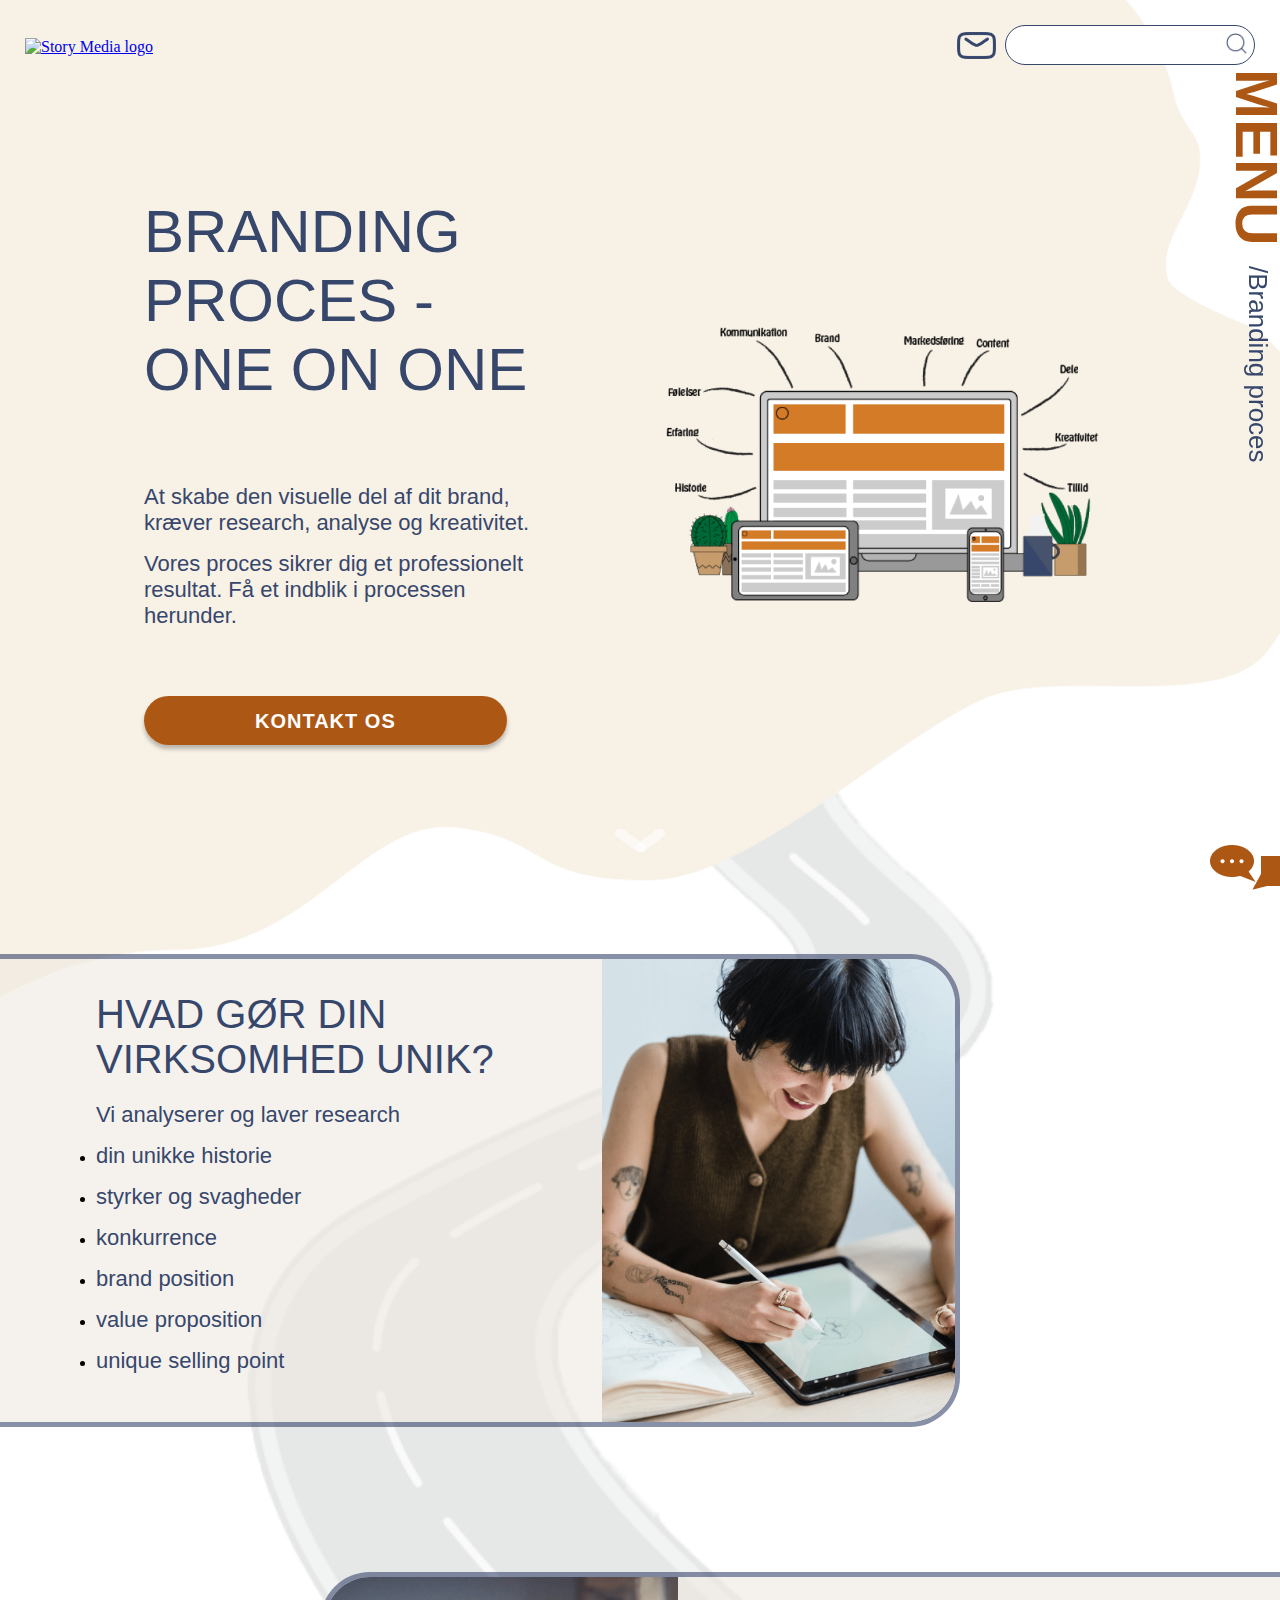
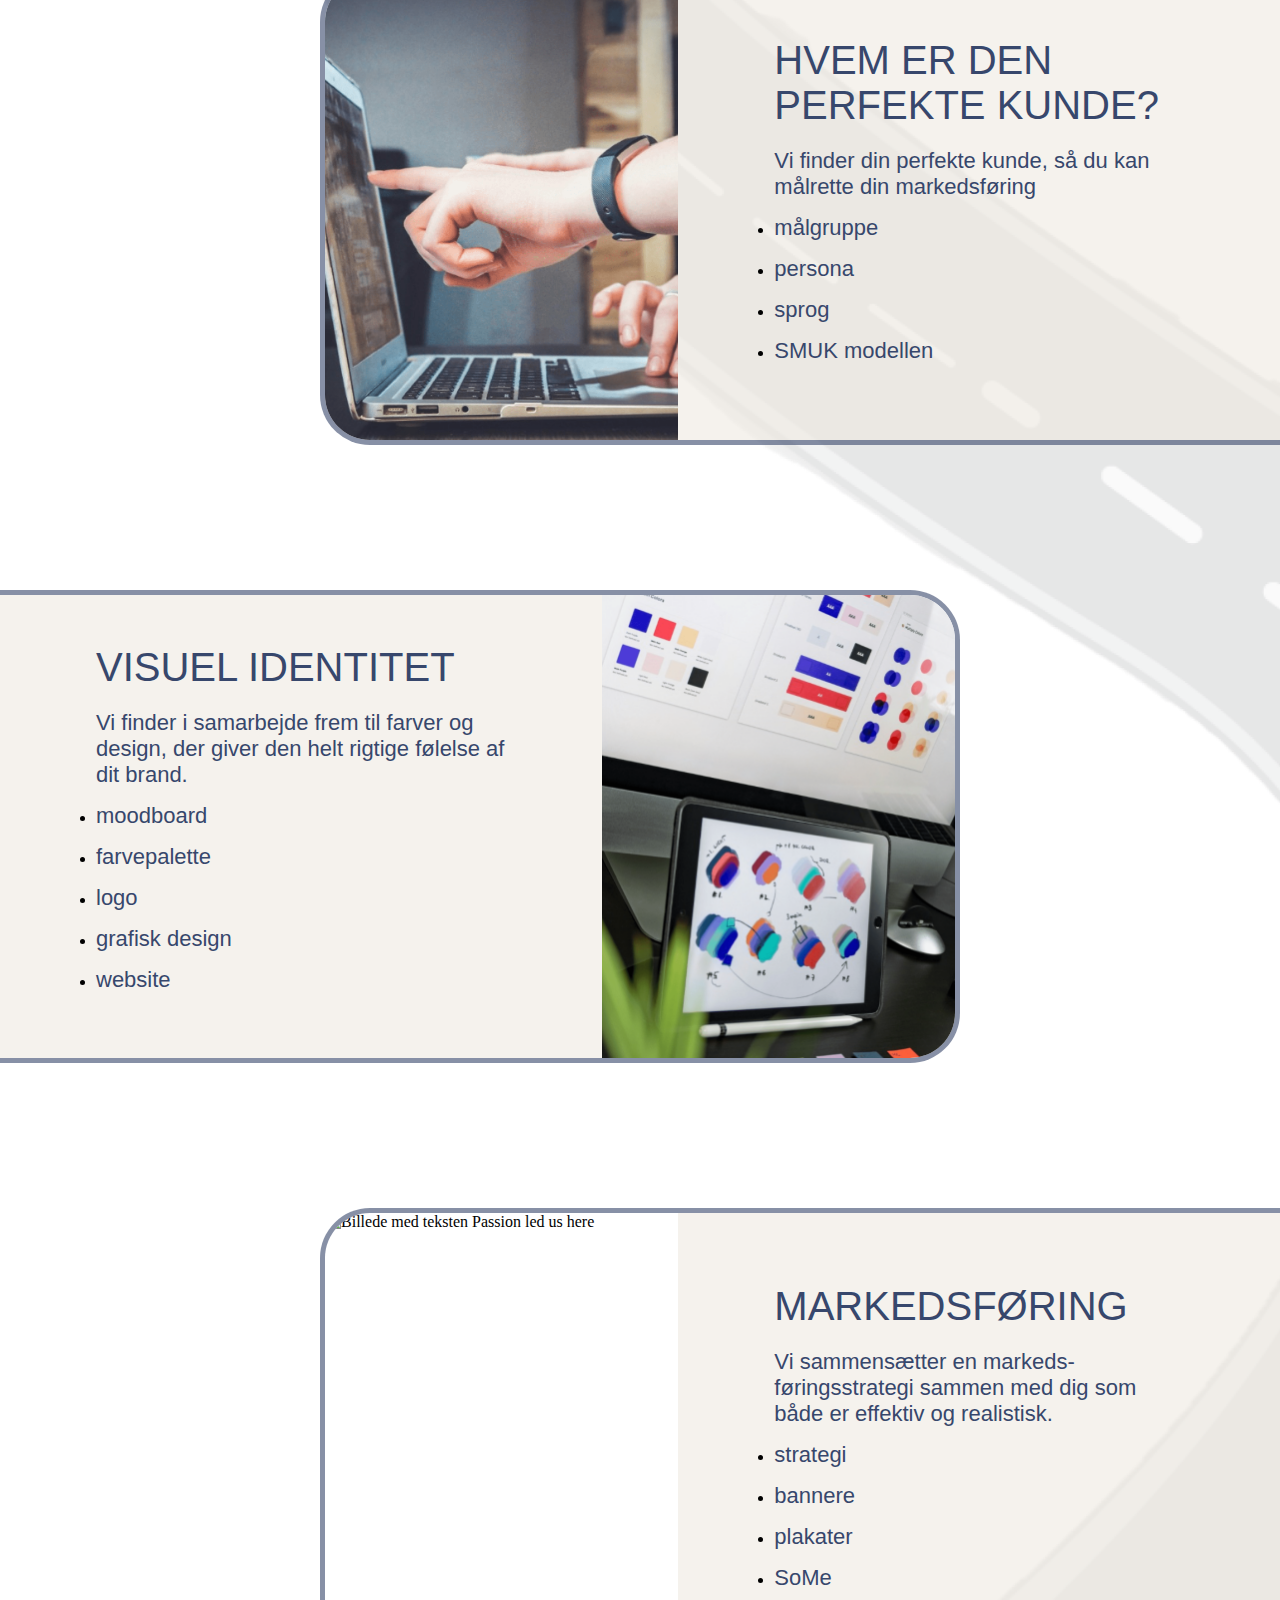
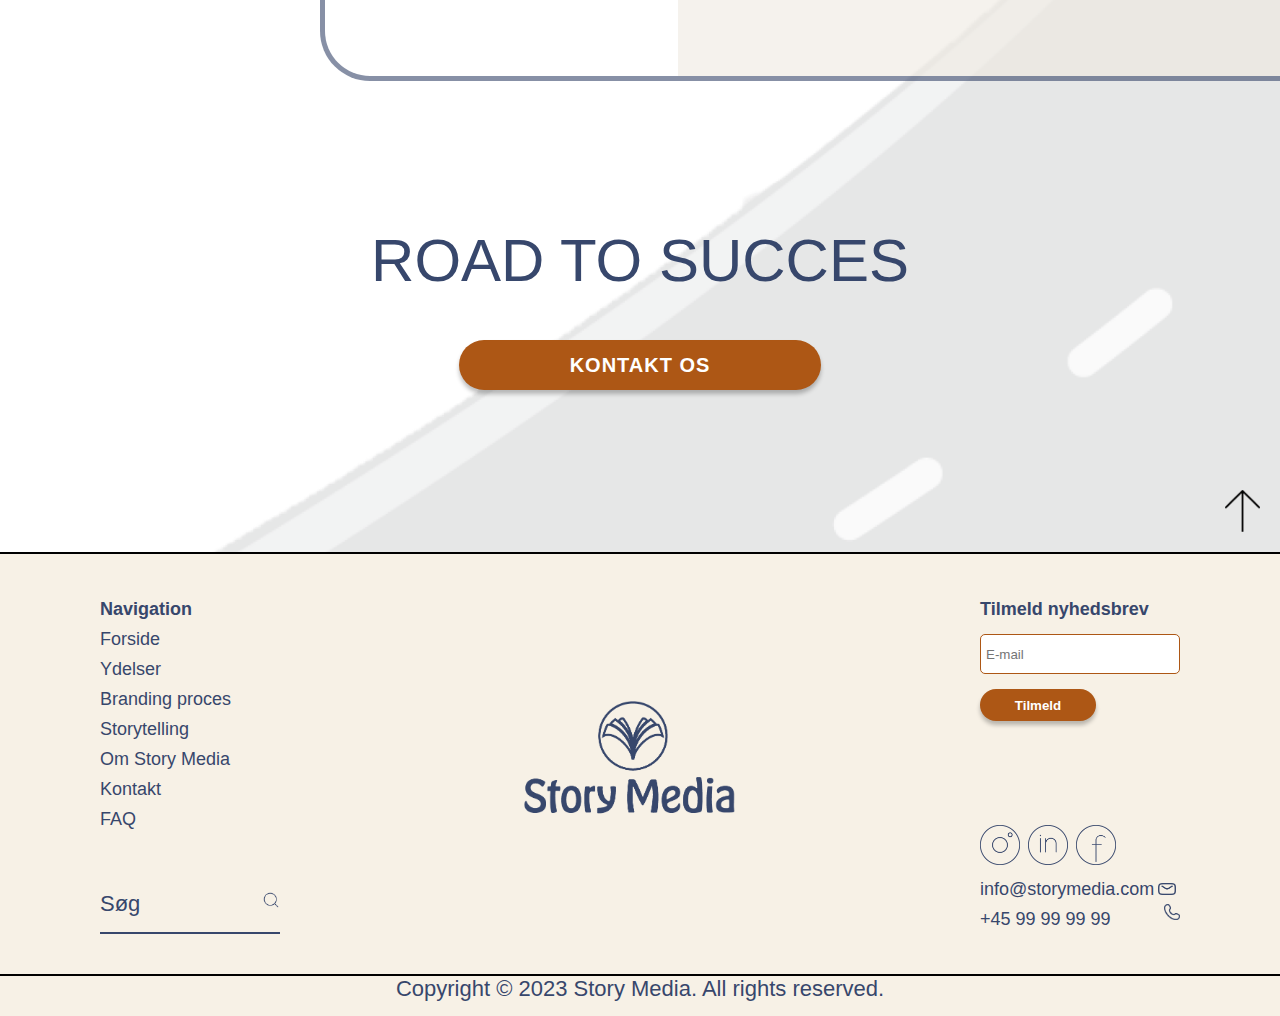
==== branding-proces.html @ 43e96d95 "Diverse rettelser på mediaquery og rettelse af menuplacering i mobil" ====
<!DOCTYPE html>
<html lang="da">
<head>
    <meta charset="UTF-8">
    <meta name="viewport" content="width=device-width, initial-scale=1.0, minimum-scale=1">
    <meta name="description" content="Eksperter i branding og markedsføring. Vores branding proces sikrer dig et professionelt resultat"> 
    <link rel="stylesheet" href="css/style.css">
    <link rel="stylesheet" href="css/global.css">
    <link rel="stylesheet" href="css/mediaquery.css">
    <title>Story Media | Branding proces one on one </title>
</head>
<body class="BGbranding">

    <header class="header1" id="tiltop">
        <a href="index.html"><img src="img/Logo-ikon+tekst.på.linje.png" alt="Story Media logo" class="headerlogo"></a>
        <nav>
            <ul>
            <li><a href="kontakt.html"><img src="img/mail-ikon.png" alt="kontakt icon" class="kontaktikon"></a></li>
            <li><div class="sogefelt"><img src="img/søg-ikon.png" alt="søgefelt" class="sog"></div></li>
            </ul>
        </nav>      
    </header>
    <header class="header2">
        <nav>
            <ul>
                <li class="dropdown">
                    <h1 class="menu">MENU</h1>
                    <ul class="dropdown-menu">
                        <li><a href="ydelser.html">Ydelser</a></li>
                        <li><a href="branding-proces.html">Branding proces</a></li>
                        <li><a href="storytelling.html">Storytelling</a></li>
                        <li><a href="om-story-media.html">Om Story Media</a></li>
                        <li><a href="kontakt.html">Kontakt</a></li>
                    </ul>
                </li>
            </ul>
        </nav>
        <p class="brodkromme">/Branding proces</p>
    </header>
    
    <main>
        <!--hero-område-->
        <div class="hero-container">    
            <article class="hero-tekst">
                <h1>Branding proces - one on one</h1>
                <p>At skabe den visuelle del af dit brand, kræver research, analyse og kreativitet.</p>
                <p class="hero-gap-til-knap">Vores proces sikrer dig et professionelt resultat. Få et indblik i processen herunder.</p>
                <a href="kontakt.html" class="knap">Kontakt os</a>
            </article>
            <div class="hero-img imgtop">
                <img  src="img/Illustration-brandingprocestop.png" alt="Illustration af computer">
            </div>
        </div>
        
        <!--Chevron-->
        
        <div class="chevron-container">
             <img src="img/Chevron.png" alt="Pil ned">
        </div>

        <!--chatfunktion-->
        <div class="chatfunktion">
            <img src="img/Chat-funktion.png" alt="chat med Story Media">
        </div>
       
        <!--Hovedindhold-->


        <div class="branding-container-venstre">
            <section>
                <h3>Hvad gør din virksomhed unik?</h3>
                <p>Vi analyserer og laver research</p>
                <ul>
                    <li><p>din unikke historie</p></li>
                    <li><p>styrker og svagheder</li>
                    <li><p>konkurrence</p></li>
                    <li><p>brand position</p></li>
                    <li><p>value proposition</p></li>
                    <li><p>unique selling point</p></li>
                </ul>
            </section>
            <div class="branding-img-bokse-venstre">
                <img src="img/brandin proces-unik.png" alt="Kvinde med ipad">
            </div>
        </div>

        <div class="branding-container-hojre">
            <section>
                <h3>Hvem er den perfekte kunde?</h3>
                <p>Vi finder din perfekte kunde, så du kan målrette din markedsføring</p>
                <ul>
                    <li><p>målgruppe</p></li>
                    <li><p>persona</p></li>
                    <li><p>sprog</p></li>
                    <li><p>SMUK modellen</p></li>
                </ul>
            </section>
            <div class="branding-img-bokse-hojre">
                <img src="img/brandingproces-kunde.png" alt="Finger peger på en computerskærm">
            </div>
        </div>

        <div class="branding-container-venstre">
            <section>
                <h3>Visuel identitet</h3>
                <p>Vi finder i samarbejde frem til farver og design, der giver den helt rigtige følelse af dit brand.</p>
                <ul>
                    <li><p>moodboard</p></li>
                    <li><p>farvepalette</p></li>
                    <li><p>logo</p></li>
                    <li><p>grafisk design</p></li>
                    <li><p>website</p></li>
                </ul>
            </section>
            <div class="branding-img-bokse-venstre">
                <img src="img/brandingproces-identitet.png" alt="Postkort på et bord">
            </div>
        </div>

        <div class="branding-container-hojre">
            <section>
                <h3>Markedsføring</h3>
                <p>Vi sammensætter en markeds-føringsstrategi sammen med dig som både er effektiv og realistisk.</p>
                <ul>
                    <li><p>strategi</p></li>
                    <li><p>bannere</p></li>
                    <li><p>plakater</p></li>
                    <li><p>SoMe</p></li>
                </ul>
            </section>
            <div class="branding-img-bokse-hojre">
                <img src="img/brandingproces-markedsfoering.png" alt="Billede med teksten Passion led us here">
            </div>
        </div>

        <!--tekst road to succes-->
        <h2 class="roadtosucces">Road to succes</h2>

        <!--Kontakt knap-->
        <div class="knap-container">
            <a class="knap" href="kontakt.html">Kontakt os</a>
        </div>

        <!--Pil til toppen-->
        <a class="pilop" href="#tiltop"> <img class="pilopimg" src="img/pilop.png" alt="Pil til toppen"></a>
    
</main>

<footer>
    <hr class="seperator">
        <div class="footergrid">
            <div class="footernav">
                <nav>
                    <h5>Navigation</h5>
                    <ul>
                        <li><a href="index.html">Forside</a></li>
                        <li><a href="ydelser.html">Ydelser</a></li>
                        <li><a href="branding-proces.html">Branding proces</a></li>
                        <li><a href="storytelling.html">Storytelling</a></li>
                        <li><a href="om-story-media.html">Om Story Media</a></li>
                        <li><a href="kontakt.html">Kontakt</a></li>
                        <li><a href="faq.html">FAQ</a></li>
                    </ul>
                </nav>
                <div>
                    <img class="sogikon" src="img/søg-ikon.png" alt="lup">
                    <p>Søg</p>
                    <div class="linje"></div>
                </div>
            </div>

            <a class="footerlogoplacering" href="index.html"><img class="footerlogo" src="img/Logo-ikon.ovenpå.tekst.png" alt="story media logo"></a>

            <div class="footerform">
                <div class="nyhedsbrev">
                    <h5>Tilmeld nyhedsbrev</h5>
                    <form>
                        <label class="visually-hidden" for="mail"></label>
                        <input id="mail" type="email" placeholder="E-mail">
                    
                        <input type="submit" name="submit" value="Tilmeld">
                    </form>
                </div>
                <div>
                    
                    <div class="someplacering">
                        <a  href="#"><img class="someikon" src="img/instagram-ikon.png" alt="Instagram ikon"></a>
                        <a  href="#"><img class="someikon" src="img/linkedin-ikon.png" alt="LinkedIn ikon"></a>
                        <a  href="#"><img class="someikon" src="img/facebook-ikon.png" alt="Facebook ikon"></a>
                    </div>

                    <a href="mailto:info@storymedia.com">info@storymedia.com</a>
                    <img class="mailikon" src="img/mail-ikon.png" alt="mailikon">
                    
                    <a href="tel:+4599999999">+45 99 99 99 99</a>
                    <img class="telefonikon" src="img/telefon-ikon.png" alt="telefonikon">
                
                </div>
            </div>
        </div>
    <hr class="seperator">
    <p class="copy">Copyright &copy; 2023 Story Media. All rights reserved.</p>
</footer>

 <!--Footer-mobil-->
 <footer class="footer-mobil">
    <hr class="seperator">
    <div class="footer-logo-placering">
        <img class="footer-mobil-logo" src="img/Logo-ikon.ovenpå.tekst.png" alt="Logo Story Media">
    </div>
    <div class="footer-nav-grid">
        <div class="footernav">
            <nav>
                <h5>Navigation</h5>
                <ul>
                    <li><a href="index.html">Forside</a></li>
                    <li><a href="ydelser.html">Ydelser</a></li>
                    <li><a href="branding-proces.html">Branding proces</a></li>
                    <li><a href="storytelling.html">Storytelling</a></li>
                    <li><a href="om-story-media.html">Om Story Media</a></li>
                    <li><a href="kontakt.html">Kontakt</a></li>
                    <li><a href="faq.html">FAQ</a></li>
                </ul>
            </nav>
        </div>
    
        <div class="someplacering">
            <a  href="#"><img class="someikon" src="img/instagram-ikon.png" alt="Instagram ikon"></a>
            <a  href="#"><img class="someikon" src="img/linkedin-ikon.png" alt="LinkedIn ikon"></a>
            <a  href="#"><img class="someikon" src="img/facebook-ikon.png" alt="Facebook ikon"></a>
        </div>
    </div>

    <div class="footerform">
        <div class="nyhedsbrev">
            <h5>Tilmeld nyhedsbrev</h5>
            <form>
                <label class="visually-hidden" for="mail"></label>
                <input id="mail" type="email" placeholder="E-mail">
                <input type="submit" name="submit" value="Tilmeld">
            </form>
        </div>
    </div>

    <section class="footer-kontakt">
    <div>
        <a href="mailto:info@storymedia.com">info@storymedia.com</a>
        <img class="mailikon" src="img/mail-ikon.png" alt="mailikon">
    </div>
    <div>
        <a href="tel:+4599999999">+45 99 99 99 99</a>
        <img class="telefonikon-footer" src="img/telefon-ikon.png" alt="telefon ikon">
    </div>
    </section>

    <hr class="seperator">
    <h5 class="copy">Copyright &copy; 2023 Story Media. All rights reserved.</h5>
</footer>
</body>
</html>
---- css/style.css ----
@charset "UTF-8";
/* Variabler*/
/*Mixins*/
/*Mobil*/
/*Generel styling*/
* {
  box-sizing: border-box;
  margin: 0;
  padding: 0;
}

h1, h2 {
  font-family: "hobeaux", sans-serif;
  font-size: 60px;
  font-weight: 400;
  text-transform: uppercase;
  color: #37476c;
  letter-spacing: 5%;
  padding-bottom: 20px;
}

h3 {
  font-family: "hobeaux", sans-serif;
  font-size: 40px;
  text-transform: uppercase;
  color: #37476c;
  letter-spacing: 5%;
  font-weight: 400;
  padding-bottom: 20px;
}

h4 {
  font-family: "roboto", sans-serif;
  font-size: 22px;
  text-transform: uppercase;
  color: #37476c;
  letter-spacing: 5%;
}

p {
  font-family: "roboto", sans-serif;
  font-size: 22px;
  color: #37476c;
  letter-spacing: 5%;
  padding-bottom: 15px;
  line-height: 26px;
}

.fed {
  font-weight: 800;
  padding-bottom: 80px;
}

.italicfont {
  font-style: italic;
}

/***********---Fælles styling - heor-område---************/
/*BG-billeder*/
/*BG-om os*/
.BGomos {
  background-image: url("../img/BGomos.png");
  background-size: contain;
  background-position: top;
  background-repeat: no-repeat;
  width: 100%;
}

/*BG-Branding*/
.BGbranding {
  background-image: url("../img/Brandingbaggrund.png");
  background-size: cover;
  background-position: top;
  background-repeat: no-repeat;
  width: 100%;
}

/*BG-øvringe*/
.BGandre {
  background-image: url("../img/BGtop.png");
  background-size: contain;
  background-position: top;
  background-repeat: no-repeat;
  width: 100%;
}

/*Tekst og illustration*/
.hero-container {
  display: flex;
  width: 100%;
  padding: 8em 9em 0 9em;
}

.hero-tekst h1 {
  padding-bottom: 80px;
}

.hero-img {
  width: 100%;
  display: flex;
  justify-content: right;
  margin-right: 200px;
}

.imgtop {
  width: 150%;
  margin: 0;
}

.hero-img img {
  max-width: 80%;
  -o-object-fit: contain;
     object-fit: contain;
}

.hero-gap-til-knap {
  padding-bottom: 80px;
}

.hero-tekst a {
  background-color: #AD5715;
  border-radius: 50px;
  box-shadow: 0px 4px 4px 0px rgba(0, 0, 0, 0.25);
  text-decoration: none;
  text-align: center;
  padding: 13.5px 111px;
  color: #fff;
  font-family: "roboto", sans-serif;
  font-size: 20px;
  font-weight: 700;
  letter-spacing: 1px;
  text-transform: uppercase;
}
.hero-tekst a:hover {
  background-color: transparent;
  border: 3px solid #AD5715;
  transition: 0.3s ease-in-out;
  cursor: pointer;
  color: black;
}

/*Cheveron*/
.chevron-container {
  text-align: center;
  position: relative;
  z-index: 1;
}
.chevron-container img {
  padding: 6em;
}

/*Pil op (i bunden)*/
.pilop {
  display: flex;
  justify-content: right;
  padding: 100px 20px 20px 0;
}
.pilop img {
  width: 35px;
}

/*Knap*/
.knap-container {
  display: flex;
  justify-content: center;
  margin-top: 25px;
}

.knap {
  background-color: #AD5715;
  border-radius: 50px;
  box-shadow: 0px 4px 4px 0px rgba(0, 0, 0, 0.25);
  text-decoration: none;
  text-align: center;
  padding: 13.5px 111px;
  color: #fff;
  font-family: "roboto", sans-serif;
  font-size: 20px;
  font-weight: 700;
  letter-spacing: 1px;
  text-transform: uppercase;
}
.knap:hover {
  background-color: transparent;
  border: 3px solid #AD5715;
  transition: 0.3s ease-in-out;
  cursor: pointer;
  color: black;
}

/*********-- Styling af Forsiden --*********/
/*hero-sektion*/
.headerforside {
  background-color: #F7F1E6;
}

.hero-section {
  display: flex;
  align-items: center;
  justify-content: center;
  width: 100%;
  height: 100vh;
  overflow: hidden;
  position: relative;
  background-color: #F7F1E6;
}

.hero-section video {
  position: absolute;
  top: 50%;
  left: 50%;
  min-width: 100%;
  min-height: 100%;
  width: auto;
  height: auto;
  z-index: 0;
  transform: translate(-50%, -50%);
  -o-object-fit: cover;
     object-fit: cover;
}

.hero-section .hero-content {
  position: relative;
  z-index: 2;
}

.hero-content {
  position: absolute;
  display: flex;
  flex-direction: column;
  align-items: center;
  justify-content: center;
  text-align: center;
}

.BGforside {
  width: 100%;
  position: absolute;
}

/*Branding video*/
.brandingvideo {
  position: relative;
  display: flex;
  flex-direction: column;
  align-items: center;
}
.brandingvideo h4 {
  padding-top: 100px;
  padding-bottom: 70px;
}
.brandingvideo h2 {
  padding-bottom: 150px;
}
.brandingvideo .video-container {
  width: 80%;
  height: 80%;
  position: relative;
  overflow: hidden;
  border: 2px solid #AD5715;
}
.brandingvideo .video-container video {
  width: 100%;
  height: 100%;
  -o-object-fit: cover;
     object-fit: cover;
}

/*Intro/informationstekst*/
.intro {
  background-image: url(../img/logo-ikon\ baggrund.png);
  background-size: 60%;
  background-position: right;
  background-repeat: no-repeat;
  margin: 100px 0 100px 100px;
}
.intro h2, .intro h3, .intro p {
  margin-right: 40%;
}
.intro h3 {
  margin-top: 40px;
}
.intro p {
  margin: 40px 40% 0 0;
}
.intro .orange, .intro .fed-orange {
  color: #AD5715;
}
.intro .fed-orange {
  font-size: 26px;
  font-weight: 800;
}
.intro li {
  color: #37476c;
  font-family: "roboto", sans-serif;
  margin-left: 40px;
  font-size: 22px;
}

/*tekst og billede sektioner*/
.text-img-section {
  height: 650px;
  display: grid;
  grid-template-columns: repeat(5, 1fr);
  background-color: #F7F1E6;
  text-align: center;
  margin-bottom: 100px;
  padding: auto;
}
.text-img-section h2 {
  padding-top: 140px;
}
.text-img-section .vi-tilbyder {
  padding-top: 10px;
}

.content-txt {
  grid-column: 1/4;
}

.content-foto {
  grid-column: 4/6;
}
.content-foto img {
  height: 650px;
  width: 100%;
  -o-object-fit: cover;
     object-fit: cover;
}

.content-txt2 {
  grid-column: 3/6;
}

.content-foto2 {
  grid-column: 1/3;
}
.content-foto2 img {
  height: 650px;
  width: 100%;
  -o-object-fit: cover;
     object-fit: cover;
}

.logo-foto {
  grid-column: 4/6;
  display: flex;
  justify-content: center;
  align-items: center;
  background-color: #ffffff;
  border: 7px solid #F7F1E6;
}

/*Instagram karrusel*/
.karrusel-box {
  height: 688px;
  width: auto;
  background-color: #F7F1E6;
  margin: 100px 50px 100px 50px;
}
.karrusel-box h3 {
  text-align: center;
  padding: 80px;
}
.karrusel-box .karrusel {
  overflow: hidden;
  position: relative;
  display: flex;
}
.karrusel-box .karrusel .slider {
  width: 100%;
  padding: 0 40px 0 20px;
  margin-left: 60px;
}

.slider-pil {
  display: flex;
  justify-content: space-between;
  margin: 20px 30px 0 30px;
}
.slider-pil img {
  width: 33px;
}

/**********--Styling af Ydelser--***********/
/*Hovedindhold*/
.stark-container {
  display: flex;
  align-self: center;
  margin: auto 100px;
  gap: 6em;
  width: 100%;
}
.stark-container article {
  padding-right: 9em;
}

.stark-img {
  max-width: 80%;
  height: auto;
}

.overoverskrift {
  font-weight: 100;
  padding-bottom: 10px;
}

/*Visuelle pakker*/
.vispakker-container {
  position: relative;
  margin: 4em 0;
}
.vispakker-container .vis-et {
  background-color: #F7F1E6;
  padding: 4em 14em;
  display: flex;
  flex-direction: column;
  position: absolute;
  top: 0;
  margin: 4em 0 4em 2em;
  z-index: 1;
}
.vispakker-container .vis-to {
  border: 7px solid #F7F1E6;
  width: 55%;
  padding: 4em 6em 0 16em;
  display: flex;
  flex-direction: column;
  position: relative;
  float: right;
  margin-right: 4em;
  margin-bottom: 4em;
}
.vispakker-container h3 {
  font-size: 30px;
}

.vis-et li, .vis-to li {
  font-size: 30px;
}
.vis-et h2, .vis-to h2 {
  padding: 0;
}
.vis-et h3, .vis-to h3 {
  padding-bottom: 0.2em;
}
.vis-et .p-opacity-pakker, .vis-to .p-opacity-pakker {
  opacity: 50%;
  letter-spacing: 5%;
  padding-bottom: 1.5em;
}
.vis-et ul, .vis-to ul {
  padding-bottom: 6em;
}

.vis-to ul {
  padding-bottom: 10em;
}

.kontakt-visuel-container {
  position: absolute;
  bottom: 0;
  padding-bottom: 3em;
}
.kontakt-visuel-container p {
  padding-bottom: 1.2em;
}
.kontakt-visuel-container a {
  border: 1px solid black;
  padding: 0.5em 1.5em;
  border-radius: 50px;
  color: black;
  text-transform: uppercase;
  font-size: 20px;
  text-decoration: none;
}
.kontakt-visuel-container a:hover {
  cursor: pointer;
  transform: scale(3);
  transition: 0.3s ease-in-out;
}

/* Tekst til hjemmeside */
.hjemmesidetekst {
  display: flex;
  flex-direction: column;
  width: 100%;
  padding: 0 8em 3em 8em;
}

/*Hjemmesidekasser*/
.orangebaggrundydelser {
  background-color: #AD5715;
  width: 100%;
  height: 62.2vh;
  position: absolute;
  z-index: -2;
}

.hjemmesidekasse-container {
  display: flex;
  justify-content: space-around;
  gap: 1%;
  padding: 0 1%;
  position: relative;
  z-index: -1;
  margin-top: 20px;
  margin-bottom: 5em;
}
.hjemmesidekasse-container section {
  background-color: #F7F1E6;
  height: 900px;
  padding: 6%;
}

.centrerhjemmeside {
  text-align: center;
}
.centrerhjemmeside h2 {
  padding: 0;
}
.centrerhjemmeside p {
  opacity: 50%;
  letter-spacing: 5%;
  padding-bottom: 1.5em;
}

.linjeydelser {
  background-color: #ffffff;
  display: flex;
  justify-content: center;
  height: 9px;
  border-radius: 50px;
  width: 100%;
  margin: 50px 0;
}

/*Seperatorlinje*/
.seperatorbeige {
  background-color: #F7F1E6;
  height: 7px;
  border: none;
}

/*Den specifikke*/
.specifikke {
  display: flex;
  justify-content: space-around;
  padding: 4em 6em;
  width: 100%;
}
.specifikke article {
  padding-right: 50px;
}

.spec-img {
  width: 100%;
  height: auto;
}

.specafstand {
  padding-bottom: 1.5em;
}

/*********--Styling af Branding proces--***********/
/* Branding hovedområde */
.branding-container-venstre {
  display: grid;
  width: 75%;
  grid-template-columns: 63% 37%;
  grid-template-rows: 463px;
  border: 5px solid rgba(55, 71, 108, 0.6);
  border-radius: 0 50px 50px 0;
  border-left: none;
  margin-bottom: 145px;
}
.branding-container-venstre section {
  grid-area: 1/1/2/2;
  background-color: rgba(239, 234, 225, 0.6);
  padding-left: 6em;
  padding-right: 6em;
  display: flex;
  flex-direction: column;
  justify-content: center;
}

.branding-container-hojre {
  display: grid;
  width: 75%;
  grid-template-columns: 37% 63%;
  grid-template-rows: 463px;
  justify-content: end;
  margin-left: auto;
  border: 5px solid rgba(55, 71, 108, 0.6);
  border-right: none;
  border-radius: 50px 0 0 50px;
  margin-bottom: 145px;
}
.branding-container-hojre section {
  grid-area: 1/2/2/3;
  background-color: rgba(239, 234, 225, 0.6);
  padding-left: 6em;
  padding-right: 6em;
  display: flex;
  flex-direction: column;
  justify-content: center;
}

.branding-img-bokse-venstre {
  grid-area: 1/2/2/3;
  display: flex;
  align-content: center;
}
.branding-img-bokse-venstre img {
  max-width: 100%;
  -o-object-fit: cover;
     object-fit: cover;
  aspect-ratio: 1/1;
  border-radius: 0 45px 45px 0;
}

.branding-img-bokse-hojre {
  grid-area: 1/1/2/2;
  display: flex;
  align-content: center;
}
.branding-img-bokse-hojre img {
  max-width: 100%;
  -o-object-fit: cover;
     object-fit: cover;
  aspect-ratio: 1/1;
  border-radius: 45px 0 0 45px;
}

/*Road to succes*/
.roadtosucces {
  text-align: center;
}

/********--Styling af Storytelling--*******/
/* Story tekst billede */
.hvad-er-storytelling {
  display: flex;
}
.hvad-er-storytelling article {
  padding: 0 2em 0 6em;
}
.hvad-er-storytelling img {
  width: 100%;
}

.hvorfor-storytelling {
  background-color: #F7F1E6;
  padding: 4em 6em;
}
.hvorfor-storytelling li {
  font-family: "roboto", sans-serif;
  font-size: 22px;
  line-height: 35px;
  letter-spacing: 1px;
  color: #37476c;
}
.hvorfor-storytelling a {
  background-color: #AD5715;
  border-radius: 50px;
  box-shadow: 0px 4px 4px 0px rgba(0, 0, 0, 0.25);
  text-decoration: none;
  text-align: center;
  padding: 13.5px 111px;
  color: #fff;
  font-family: "roboto", sans-serif;
  font-size: 20px;
  font-weight: 700;
  letter-spacing: 1px;
  text-transform: uppercase;
}
.hvorfor-storytelling ul {
  padding: 1em 0 4em 0;
}
.hvorfor-storytelling h4 {
  padding-top: 1.5em;
  font-weight: 400;
}

.case {
  background-color: #F7F1E6;
  margin: 4em 0 0 0;
  padding: 3em 6em 0 6em;
  border: 7px solid #AD5715;
  border-bottom: none;
}

.case-wrapper {
  display: grid;
  grid-template-columns: repeat(3, 1fr);
  margin-bottom: 3em;
}
.case-wrapper .tekst-venstre {
  grid-column: 1/3;
  padding: 4em 2em 4em 6em;
}
.case-wrapper .billede-hojre {
  grid-column: 3/4;
  width: 100%;
  height: auto;
  justify-self: end;
  align-self: center;
  padding: 3em 0 3em 2em;
}
.case-wrapper .billede-venstre {
  grid-column: 1/2;
  display: grid;
  grid-column: auto;
  width: 80%;
  height: auto;
  align-self: center;
  padding: 2em 0;
}
.case-wrapper .tekst-hojre {
  grid-column: 2/4;
  padding: 4em 6em 0 0em;
}

.wooddesignoverskrift {
  font-size: 30px;
  font-weight: 400;
  padding-bottom: 20px;
}

.beigekasse {
  background-color: #F7F1E6;
}

.beigeborder {
  border: 7px solid #F7F1E6;
  border-right: none;
  border-left: none;
}

.grid-justering {
  padding: 4em 4em 3em 6em;
}

.illu-grid {
  justify-self: center;
}

.woodfarve {
  display: flex;
  flex-direction: column;
  justify-content: center;
}
.woodfarve img:nth-of-type(1) {
  width: 60%;
  padding: 3em 0em 0em 4em;
}
.woodfarve img:nth-of-type(2) {
  width: 60%;
  padding: 0em 0em 3em 4em;
}

.fingertekst {
  padding: 2em 0;
  text-align: center;
}

.nysgerrigstory {
  text-align: center;
}

.case-wrapper .woodfarve {
  padding: 0 2em 0 3em;
}

.nysgerrigstory {
  padding: 3em 3em 0 3em;
}

/**********--- Styling af Om Sotry Media siden---*******/
/*Billede præsentation*/
.img-os {
  display: flex;
  text-align: center;
  justify-content: space-evenly;
  margin-top: 200px;
}
.img-os img {
  height: 360px;
  width: 290px;
}

.overlay {
  position: relative;
}

.streg-fyld {
  width: 100%;
  position: absolute;
  top: 0;
  left: 0;
  z-index: 1;
}

.info-os {
  background-color: #ffffff;
  margin-top: 200px;
  padding: 100px;
}

/*billede + kasse m. border*/
.iveark-os {
  display: grid;
  grid-template-columns: repeat(3, 1fr);
  margin-bottom: 100px;
}

.iveark-os-img {
  grid-column: 1/2;
  width: 100%;
  height: 850px;
  -o-object-fit: cover;
     object-fit: cover;
}

.iveark-os-txt {
  grid-column: 2/4;
  width: 100%;
  height: 850px;
  border: 7px solid #F7F1E6;
  border-left: none;
  padding: 50px;
}

/*Specialisering*/
.special {
  margin-top: 100px;
  text-align: center;
}

.beige-box {
  display: flex;
  justify-content: space-evenly;
  margin-top: 100px;
}
.beige-box .beige-box1, .beige-box .beige-box2 {
  width: 50%;
  background-color: #F7F1E6;
  padding: 50px 50px 50px 50px;
  border: 7px solid #ffffff;
}

/*Start up + pynt (billede på billede)*/
.startup-omos {
  position: relative;
  padding: 150px 0 150px 0;
}

.stregen-fyld {
  width: 100%;
  position: absolute;
  top: 0;
  left: 0;
  z-index: 1;
}

.startup-os-img {
  position: absolute;
  top: 60%;
  left: 40%;
  z-index: 2;
}

/*opstart*/
.omos-sektion {
  display: grid;
  grid-template-columns: repeat(3, 1fr);
  margin-top: 300px;
}

.omos-logo-txt {
  grid-column: 1/3;
  border: 7px solid #F7F1E6;
  padding: 50px 50px 50px 50px;
}
.omos-logo-txt img {
  width: 500px;
}

.veardi {
  grid-column: 3/4;
  background-color: #F7F1E6;
  padding: 50px 0 0 30%;
}

/**********---Styling af Kontakt siden---*************/
.text p {
  font-weight: 800;
}
.text a {
  color: #37476c;
  background-color: transparent;
  box-shadow: none;
  padding: 0;
  text-transform: none;
  font-weight: 500;
  padding-left: 15px;
}
.text a:hover {
  border: none;
  font-weight: 800;
}

.kontaktform {
  display: flex;
  justify-content: space-between;
  width: 100%;
  padding: 100px 0 0 100px;
}

.kontaktinformation {
  width: 45%;
  padding-top: 100px;
}
.kontaktinformation h1 {
  padding-bottom: 80px;
}

/*kontaktformular*/
.kontaktformular {
  height: 875px;
  width: 630px;
  background-color: #F7F1E6;
  border-radius: 20px 0 0 20px;
  font-family: "roboto", sans-serif;
  font-size: 20px;
  text-transform: uppercase;
  color: #37476c;
  padding-right: 40px;
  padding-left: 40px;
  padding-top: 80px;
}

main input[type=navn], input[type=email], input[type=tel], select, textarea {
  width: 100%;
  padding: 1em;
  border: 1px solid #AD5715;
  border-radius: 4px;
  margin-top: 0.5em;
  margin-bottom: 1em;
}

main input[type=text], select, textarea {
  width: 100%;
  padding: 8em;
  border: 1px solid #AD5715;
  border-radius: 4px;
  margin-top: 0.5em;
  margin-bottom: 3em;
}

main input[type=submit] {
  background-color: #AD5715;
  border-radius: 50px;
  box-shadow: 0px 4px 4px 0px rgba(0, 0, 0, 0.25);
  text-decoration: none;
  text-align: center;
  padding: 13.5px 111px;
  color: #fff;
  font-family: "roboto", sans-serif;
  font-size: 20px;
  font-weight: 700;
  letter-spacing: 1px;
  text-transform: uppercase;
  margin-top: 35px;
  margin-left: 100px;
}
main input[type=submit]:hover {
  background-color: #F7F1E6;
  border: 3px solid #AD5715;
  transition: 0.3s ease-in-out;
  cursor: pointer;
}

.bunden {
  display: flex;
  justify-content: space-between;
  align-items: end;
}

/************---Styling af FAQ siden---***************/
/* dropdown menu */
.dropdown-box {
  width: 520px;
  height: 60px;
  border-radius: 8px;
  background-color: #ffffff;
  display: flex;
  justify-content: space-between;
  align-items: center;
  padding-left: 10px;
  padding-right: 10px;
  margin-top: 100px;
}
.dropdown-box p {
  color: black;
  font-weight: 600;
}
.dropdown-box img {
  width: 20px;
  height: 10px;
}

.faq-dropdown {
  list-style-type: none;
}

.faq-dropdown-menu {
  opacity: 0;
  visibility: hidden;
  transition: opacity 0.5s ease, visibility 0.5s ease;
  position: absolute;
  z-index: 2;
  background-color: rgb(255, 255, 255);
  font-family: "roboto", sans-serif;
  font-size: 20px;
  color: #37476C;
  padding: 100px;
  white-space: nowrap;
  cursor: pointer;
  list-style: none;
}

.faq-dropdown-menu li {
  margin-bottom: 10px;
}

.faq-dropdown-menu a {
  text-decoration: none;
  color: #37476C;
  background-color: #ffffff;
  border-radius: 5px;
  box-shadow: none;
  line-height: 2em;
}

.faq-dropdown-menu a:hover {
  background-color: rgba(212, 123, 40, 0.11);
  border: none;
  border-radius: 5px;
}

.faq-dropdown:hover .faq-dropdown-menu {
  opacity: 1;
  visibility: visible;
}

.streg-faq {
  width: 100%;
  position: absolute;
  z-index: 1;
}

/*informations kasser*/
.faq-box1 {
  position: relative;
  height: 475px;
  background-color: #ffffff;
  padding-left: 100px;
  padding-right: 100px;
  padding-top: 75px;
}

.faq-box2 {
  height: 475px;
  background-color: #F7F1E6;
  padding-left: 100px;
  padding-right: 100px;
  padding-top: 75px;
}

.faq-bunden {
  display: flex;
  justify-content: right;
  align-items: end;
}/*# sourceMappingURL=style.css.map */
---- css/global.css ----
/*generel styling til Header og Footer */

*{
    box-sizing: border-box;
    margin: 0;
    padding: 0;
}

p{
    font-family: "roboto", sans-serif;
    color: #37476C;
}

h5{
    font-family: "roboto", sans-serif;
    font-size: 18px;
    color: #37476C;
    line-height: 30px;
}

/*Interne links*/

.internlinks{
    color: #37476C;
}

.internlinks:hover{
    color: #AD5715;
}

/*Chat funktion*/
.chatfunktion{
    padding: 20px;
    position: fixed;
    top: 90%;
    left: 93%;
    z-index: 2;
}

/*Brødkrumme*/
.brodkromme{
    writing-mode: vertical-lr;
    text-orientation: mixed;
    font-size: 26px;
    position: absolute;
    height: 260px;
    right: 30%;
    top: 100%;
 }

/*Header*/

.headerlogo{
    width: 330px;
}

.kontaktikon{
    width: 39.17px;
    margin-bottom: 6px;
    margin-right: 5px;
}

.kontaktikon:hover{
    cursor: pointer;
    transform: scale(1.2);
    transition: 0.3s ease-in-out;
}

.sog{
    width: 30.4px;
    float: right;
    padding-right: 5px;
    padding-top: 5px;
}

.sogefelt{
    border: 1px solid #37476C;
    border-radius: 50px;
    width: 250px;
    height: 40px;
    display: inline-block;
    align-items: center;
    background-color: white;
}

.header1{
    padding: 25px 25px 0px 25px ;    
    display: flex;
    justify-content: space-between;
    align-items: center;
}

.header1 li{
    display: inline;
}

/*Drop-down*/

.header2{
    position: fixed;
    left: 95.5%;
    z-index: 2;
}

.menu{
    writing-mode: vertical-lr;
    text-orientation: mixed;
    font-family: hobeaux, sans-serif;
    font-size: 60px;
    color: #AD5715;
    font-weight: 700;
}

.menu:hover{
    -webkit-text-stroke: 2px #37476C;
}

.dropdown{
    list-style-type: none;
}

.dropdown-menu {
    opacity: 0;
    visibility: hidden;
    transition: opacity 0.5s ease, visibility 0.5s ease;
    position: absolute;
    background-color: rgb(255, 255, 255);
    border: 2px solid #AD5715;
    border-radius: 5px;
    font-family: "roboto", sans-serif;
    font-size: 20px;
    color: #37476C;
    padding: 10px;
    white-space: nowrap;
    cursor: pointer;
    right: 95%;
    top: 2%;
    list-style: none;
}

.dropdown-menu li {
    margin-bottom: 10px;
}

.dropdown-menu a{
    text-decoration: none;
    color: #37476C;
}

.dropdown-menu a:hover{
    background-color: rgba(212, 123, 40, 0.1);
}

.dropdown:hover .dropdown-menu {
    opacity: 1;
    visibility: visible;
}

/*Footer*/
.seperator{
    border: black solid 1px;
}

/*justering af ikon størrelser*/
.someikon{
    height: 40px;
    width: 40px;
}

.telefonikon{
    height: 16px;
    width: 16px;
}

.mailikon{
    height: 12px;
    width: 18px;
}

.sogikon{
    height: 18px;
    width: 18px;
}

.linje{
    border: 0.5px solid #37476C;
    margin-bottom: 40px;
}

/*grid til inddeling af 3 kolloner*/

.footergrid{
    display: grid;
    grid-template-columns: 100px 180px 1fr 200px 100px;
    width: 100%;
    height: 420px;
    background-color: #F7F1E6;
}


/*Navigation*/
.footernav {
    margin-top: 40px;
    display: flex;
    flex-direction: column;
    grid-column: 2/3;
    justify-content: space-between;
}

footer ul{
    list-style-type: none;
}

footer a{
    text-decoration: none;
    color: #37476C;
    font-family: "roboto", sans-serif;
    font-size: 18px;
    line-height: 30px;
}

footer a:hover{
    font-weight: 600;
    cursor: pointer;
}

.sogikon{
    float: right;
}


/*Logo*/

.footerlogo {
    width: 215px;
}

.footerlogoplacering{
    display: flex;
    justify-content: center;
    align-items: center;
}


/*Nyhedsbrev*/
.footerform {
    display: flex;
    flex-direction: column;
    grid-column: 4/5;
    justify-content: space-between;
    margin-top: 40px;
    margin-bottom: 40px;
}

footer input[type=submit]{
    background-color: #AD5715;
    width: 116px;
    height: 32px;
    border-radius: 50px;
    box-shadow: 0px 4px 4px 0px rgba(0, 0, 0, 0.25);
    border: none;
    color: rgb(255, 255, 255);
    font-weight: bolder;
    font-family: "roboto", sans-serif;
}

footer input[type=submit]:hover{
    background-color: #F7F1E6;
    border: 3px solid #AD5715;
    transition: 0.3s ease-in-out;
    color: black;
    cursor: pointer;
}

footer input[type=email]{
    margin-top: 10px;
    margin-bottom: 15px;
    border-radius:5px;
    height: 40px;
    width: 200px;
    font-family: "roboto", sans-serif;
    padding-left: 5px;
}

/*SoMe ikoner*/

.someplacering {
    display: flex;
    gap: 8px;
}

/*kontakt ikon*/
.telefonikon{
   float: right;
}

/*copyright*/
.copy{
    background-color: #F7F1E6;
    display: flex;
    justify-content: center;
    align-items: center;
    height: 40px;
}

.footer-mobil{
    display: none;
}
---- css/mediaquery.css ----
/*********--Tablet--*********/

@media screen and (max-width: 900px){

/*Globale variabler*/

h1, h2{
    font-size: 45px;
}

h3{
    font-size: 35px;
}

h4{
    font-size: 20px;
}

p{
    font-size: 20px;
}

/*globalt*/


.header2{
    position: fixed;
    left: 93%;
}

.menu{
    font-size: 40px;
}

.brodkromme{
    font-size: 22px;
    right: 10%;
    top: 100%;
 }

.hero-container{
    padding: 4em 3em 6em 3em;
}

.hero-tekst h1{
    padding-bottom: 1em;
}

.hero-tekst .knap{
    font-size: 18px;
    padding: 13.5px 4em;
}

.knap{
    font-size: 18px;
    padding: 13.5px 4em;
}

.hero-gap-til-knap{
    padding-bottom: 3em;
}

.chevron-container{
    display: none;
}

.footergrid{
    grid-template-columns: 50px 180px 1fr 200px 50px;
}

.chatfunktion{
    left: 88%;
}

.chatfunktion img{
    width: 70px;
    height: auto;
}

/**********--forside--*********/
.hero-content{
    padding: 0 30px 0 30px;
}

.intro{

    background-size: 120%;

        h2, h3, p{
            margin-right: 50px;
        }
}

.karrusel-box{
    height: 600px;
    margin: 50px 50px 50px 50px;

    h3{
        text-align: center;
        padding: 40px;
    }
    
    .karrusel{
        
        .slider{
                width: 100%;
                padding: 0 20px 0 20px;
                margin-left: 60px;
                }
    } 
}

/********--Ydelser--**********/

.stark-container{
   margin: 2em 2em;
   gap: 1.7em;
}

.stark-container img{
    margin-top: 1em;
    width: 40%;
    height: auto;
}

.stark-container article{
    padding-right: 3em;
}

.vispakker-container .vis-et {
    padding: 4em 6em;
}

.vispakker-container .vis-to{
    padding: 4em 4em 0 10em;
}

.specifikke {
    width: 900px;
    padding: 2em 3em;
}

.spec-img{
    width: 50%;
    height: auto;
}

.specifikke p{
    padding-bottom: 0.5em;
}

.knap-tablet{
        padding: 13.5px 2em;
    }


    /********--Branding Proces--******/


.BGbranding{
    background-image: url(../img/BG-road-tablet.png);
    background-size: conver;
    width: 100%;
}

.brandingroad{
    background-image: url(../img/Road.png);
    background-size: cover;
    background-repeat: repeat-x;
    background-position: 0px 22em;
    width: 100%;
}

.branding-container-venstre, .branding-container-hojre{
    margin-bottom: 5em;
}

.branding-container-venstre section{
    padding: 0 2em 0 4em ;
}

.branding-container-hojre section{
    padding: 0 4em 0 3em ;
}


/************--Storytelling--**********/

.hvad-er-storytelling{
    height: 500px;
}

.hvad-er-storytelling .baalsted{
    height: 60%;
    align-self: center;
}

.hvorfor-storytelling{
    padding: 4em;
}

.case{
    padding: 4em;
}

.case-wrapper{
    padding-bottom: 0;
}

.case-wrapper .tekst-venstre{
    padding: 2em 3em 2em 4em;
}

.case-wrapper .tekst-hojre{
    padding: 3em 3.5em 2em 2em;
}

.case-wrapper .billede-venstre{
    width: 100%;
}

.case-wrapper .illu-grid{
    padding: 2em 3em 2em 2em;
    
}

.case-wrapper .woodfarve .finger-tablet{
    width: 100%;
    padding: 0;
    padding-right: 2em;
}

.case-wrapper .woodfarve .woodmood{
    width: 100%;
    padding: 0;
    padding-right: 3em;
}

/***************--Om story Media--**************/

.info-os{
    margin-top: 50px;
}

.iveark-os-txt{
    padding: 50px 50px 0 50px;
}

.special img{
    width: 90%;
    text-align: center;
}

.beige-box{
    padding: 0;
    margin: 0;
    text-align: center;
}

.startup-omos{
    text-align: center;
    padding: 40px 0 0 0;
    margin: 60px 0 0 0;
}

.startup-os-img {
    left: 25%;  
  }

  .veardi{
    padding-top: 80px;
    padding-left: 30px;
}

/*************--Kontakt-side--***************/

.kontaktform{
    display: flex;
    flex-direction: column;
    justify-content: center;
    align-items: center;
    padding: 0;
    margin: 0 4em 0 4em;
    
}

.kontaktinformation{
    width: 100%;
    text-align: center;
    padding-bottom: 70px;
        h1{
            padding-bottom: 50px;
        }
}

.kontaktformular{
    border-radius: 20px;
    margin: 0;
}

/**************--FAQ-side--**************/
.BGandre{
    background-image: url('../img/BGtop.png');
    width: 100%;
    height: auto;
}

.dropdown-box{
    width: 400px;
}

.faq-box1, .faq-box2{
    height: 500px;
}

}

/*----------------------------------------------------*/
/*********************--Mobil--************************/



@media screen and (max-width: 450px){

/*Globale varianter*/

    h1, h2{
        font-size: 38px;
    }

    h3{
        font-size: 30px;
    }

    h4{
        font-size: 20px;
    }

    p{
        font-size: 18px;
    }


/*globalt*/

.header2{
    position: fixed;
    left: 92%;
    top: 5%;
}

.menu{
    font-size: 25px;
}

.brodkromme{
    font-size: 18px;
    right: 1%;
    top: 100%;
 }

.kontaktikon, .sog, .sogefelt{
    display: none;
}

.hero-container{
    padding: 4em 3em;
    flex-direction: column;
}

.hero-img{
    justify-content: center;
    width: 120%;
    margin: 2em 1em;
}

.chatfunktion{
    left: 80%;
}

.chatfunktion img{
    width: 50px;
    height: auto;
}

/********---Footer mobil---******/

footer{
    display: none;
}

.footer-mobil{
    display: block;
}

.footer-tablet-desktop{
    display: none;
}

.footer-mobil{
    background-color: #F7F1E6;
    width: 100%;
}

.footer-logo-placering{
    display: flex;
    justify-content: center;
    margin-top: 2em;
}

.footer-mobil-logo{
    width: 40%;
}

.footer-nav-grid{
    display: grid;
    grid-template-columns: 1fr 1fr;
}

.footernav{
    grid-column: 1/2;
    margin-left: 2em;
}

.someplacering{
    grid-column: 2/3;
    display: flex;
    flex-direction: column;
    justify-content: center;
    align-items: end;
    margin-right: 2em;
}

.footerform{
    margin-left: 2em;
    display: flex;
    flex-direction: column;
}

.footer-mobil input[type=submit]{
    display: flex;
   justify-content: center;
}

.copy{
    font-size: 16px;
    font-weight: 200;
    padding: 1em 0;
}

.footer-kontakt{
    display: flex;
    flex-direction: column;
    margin: 0 0 2em 2em;
}

.telefonikon-footer{
    height: 16px;
    width: 16px;
}

.mailikon, .telefonikon-footer{
    padding-left: 0.2em;
}

/*******---forside--**********/

.hero-section video{
    width: 1%;
    margin-bottom: 0;
}
.hero-content{
    padding: 0 30px 0 30px;
}

.brandingvideo{
        h4{
            padding-top: 50px;
            padding-bottom: 4%;
        }

        h2{
            padding-bottom: 50px;
        }
}

.intro{
    background-size: 60%;
    margin: 40px 40px 40px 40px;

        h2, h3, p{
            margin:0;
            padding: 10px 0 10px 0;
        }

        li{
            font-size: 18px;
        }
}

.text-img-section{
    display: flex;
    flex-direction: column;
    height: auto;
    width: auto;

        h2{
            padding-top: 50px;
        }
}

.content-txt{
    order: 2;
    height: 500px;
}

.content-foto{
    order: 1;

    img{
        height: 500px;
    }
}

.content-txt2{
    order: 2;
    height: 600px;
}

.content-foto2{
    order: 1;

        img{
            height: 500px;
        }
}

.logo-foto{
    display: flex;
    justify-content: center;
    align-items: center;
    height: 500px;
}



.karrusel-box{
    height: 400px;
    width: auto;
    margin: 30px 20px 30px 20px;

    h3{
        padding: 20px;
    }
    
    .karrusel{

            .slider img{
                width: 200px;
                height: auto;
            }
    } 
}

/********--Ydelser--*********/

.ydelser-hero-img{
    margin-left: 0;
}

.ydelser-hero-img img{
    margin: 2em 3em 0 0;
    width: 90%;
}

.stark-container{
    display: flex;
    flex-direction: column;
    
}

.stark-container .stark-img{
    width: 100%;
    order: 2;
}

.vispakker-container{
    display: grid;
    margin-bottom: 0;
}

.vispakker-container .vis-et{
    grid-row: 1/2;
    position: relative;
    margin: 0;
    padding-left: 9em;   
}

.vispakker-container .vis-to{
    grid-row: 2/3;
    width: 100%;
    padding-left: 9em;
}

.hjemmesidetekst{
    padding: 0 2em 2em 2em;
}

.hjemmesidekasse-container{
    display: flex;
    flex-direction: column;
    gap: 2em;
}

.hjemmesidekasse-container section{
    height: 645px;
}

.hjemmesidekasse-container ul{
    padding-left: 4em;
}

.linjeydelser{
    margin: 1em 0 2em 0;
}

.orangebaggrundydelser{
    height: 42.2vh;
}

.orangebaggrundydelser-mobilet{
    background-color:#AD5715;
    width: 100%;
    height: 42.2vh;
    position: absolute;
    z-index: -2;
    top: 396vh;
}

.orangebaggrundydelser-mobilto{
    background-color:#AD5715;
    width: 100%;
    height: 42.2vh;
    position: absolute;
    z-index: -2;
    top: 459vh;
}

.specifikke{
    display: flex;
    flex-direction: column-reverse;
    padding: 3em 3em;
    width: 450px;
}

.specifikke article{
    padding: 0;
}

.spec-img{
    padding-bottom: 2em;
    width: 100%;
}


/*******---Branding proces--*******/

.BGbranding{
    background-image: url('../img/Road-mobil.png');
    background-size: contain;
    background-position: top;
    background-repeat: no-repeat;
    width: 100%;
}

.branding-container-venstre{
    display: flex;
    flex-direction: column;
}

.branding-container-venstre section{
    border-radius: 0 50px 0 0;
    border-left: none;
    padding: 2em 2em 2em 3em;
}

.branding-container-hojre{
    display: flex;
    flex-direction: column;
}

.branding-container-hojre section{
    border-right: none;
    border-radius: 50px 0 0 0;
    padding: 2em 3em 2em 2em;
}

.branding-img-bokse-venstre img{
    border-radius: 0 0 45px 0;
}

.branding-img-bokse-hojre img{
    border-radius: 0 0 0 45px;
}

/*********--Storytelling--**********/

.hero-story-mobil-img{
    width: 80%;
    margin-bottom: 0;
}

.hvad-er-storytelling{
    flex-direction: column;
    margin-bottom: 30em;
}

.hvad-er-storytelling article{
    padding: 0 3em;
}

.hvad-er-storytelling .baalsted{
    display: block;
    height: 90%;
    padding-bottom: 2em;
}

.hvorfor-storytelling{
    padding: 3em;
}

.hvorfor-storytelling .hvorfor-story-knap{
    padding: 0.7em 2em;
}

.case{
    padding: 3em;
}

.case-wrapper{
    display: flex;
    flex-direction: column;
}

.case-wrapper .tekst-venstre{
    padding: 3em;
}

.case-wrapper .tekst-hojre{
    padding: 3em;
}

.case-wrapper .bogetrae{
    padding-left: 0;
}

.case-wrapper .bark-img-mobil{
    order: 2;
}

.case-wrapper .woodfarve{
    width: 100%;
    padding: 2em 0;
}

.case-wrapper .woodfarve .woodmood{
    width: 50%;
    align-self: center;
}

.case-wrapper .woodfarve .finger-mobil{
    width: 50%;
    align-self: center;
}


/***************--Om story Media--**************/
.img-os{
    margin-top: 100px;

        img{
            height: 180px;
            width: 145px;
        }

        h2{
            font-size: 30px;
        }
}

.info-os{
    margin-top: 30px;
    padding: 30px;

    h2{
        text-align: center;
    }
}

.iveark-os{
    display: flex;
    flex-direction: column;

        img{
            height: 500px;
        }
}

.iveark-os-txt{
    border: 7px solid #F7F1E6;
    height: 100%;
}

.beige-box{
    display: flex;
    flex-direction: column;
    margin-top: 50px;

    .beige-box1, .beige-box2{
        width: 80%;
        padding: 10px 10px 10px 10px ;
    }

    .beige-box2{
        justify-content: right;
    }
}

.startup-omos{
    padding: 150px 0 0 0;
  }
  
  .startup-os-img {
    width: 90%;
    top: 10%; 
    left: 5%;  
  }

.omos-sektion{
    display: flex;
    flex-direction: column;
    margin-top: 100px;
}

.omos-logo-txt{
    padding: 30px 30px 30px 30px;

        img{
            width: 300px;
        }
}

.veardi{
    padding-left: 70px;
    padding-bottom: 70px;
    line-height: 1cm;
}


/*************--Kontakt-side--***************/
.text p, .text a{
    font-size: 16px;
}

.kontaktform{
    margin: 0 1em 0 1em;
}

.kontaktformular{
    height: auto;
    width: 80%;
    border-radius: 20px;
    font-size: 16px;
    padding: 40px 20px 40px 20px;
}

main input[type=text], select, textarea {
	padding: 6.5em;
	margin-bottom: 1em;
}

.kontaktformular input[type=submit]{
    width: 70%;
    font-size: 16px;
    padding: 13.5px 4em;
    font-weight: 500;
    margin: 0;
    margin-left: 40px;
    display: flex;
    justify-content: center;
    align-items: center;
} 


/**************--FAQ-side--**************/
.faq-dropdown{
    display: none;
}


.faq-box1, .faq-box2{
    margin: 0;
    padding: 10px 10px 10px 10px;
    height: 100%; 
}


}
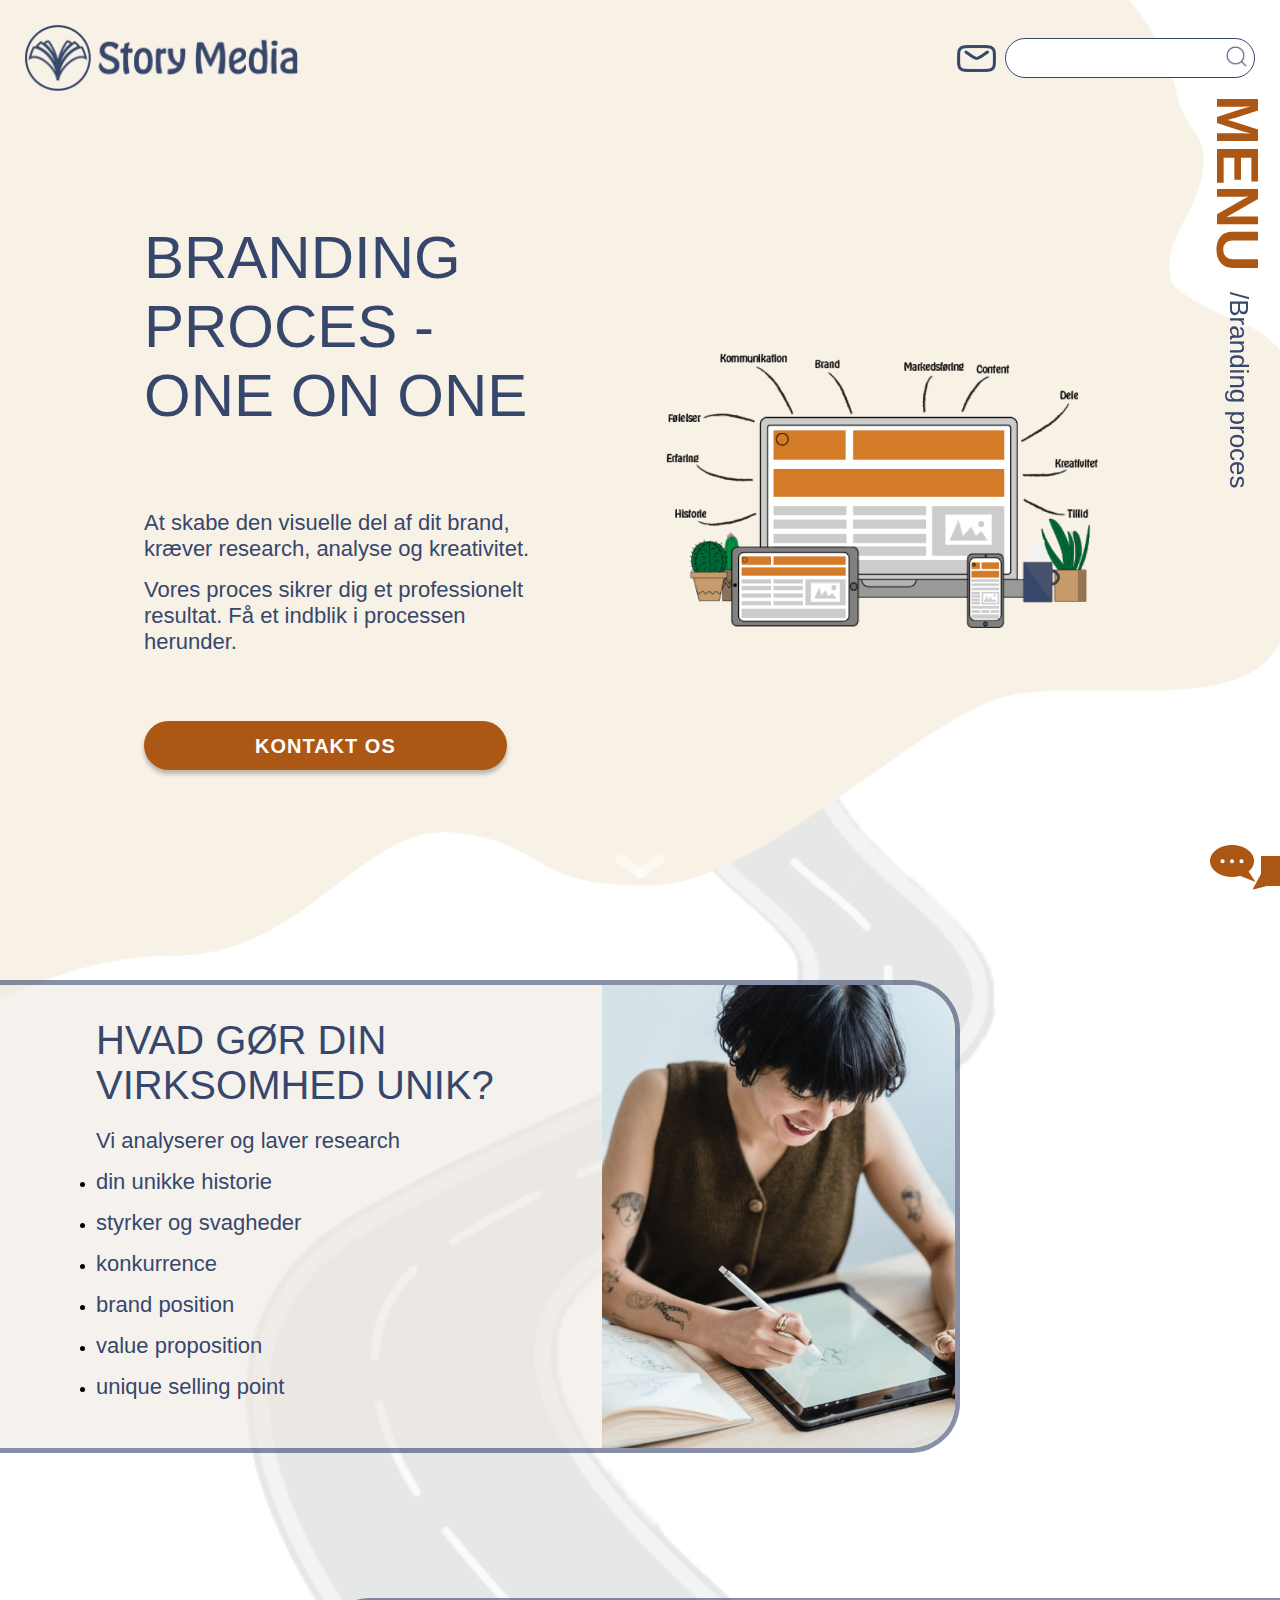
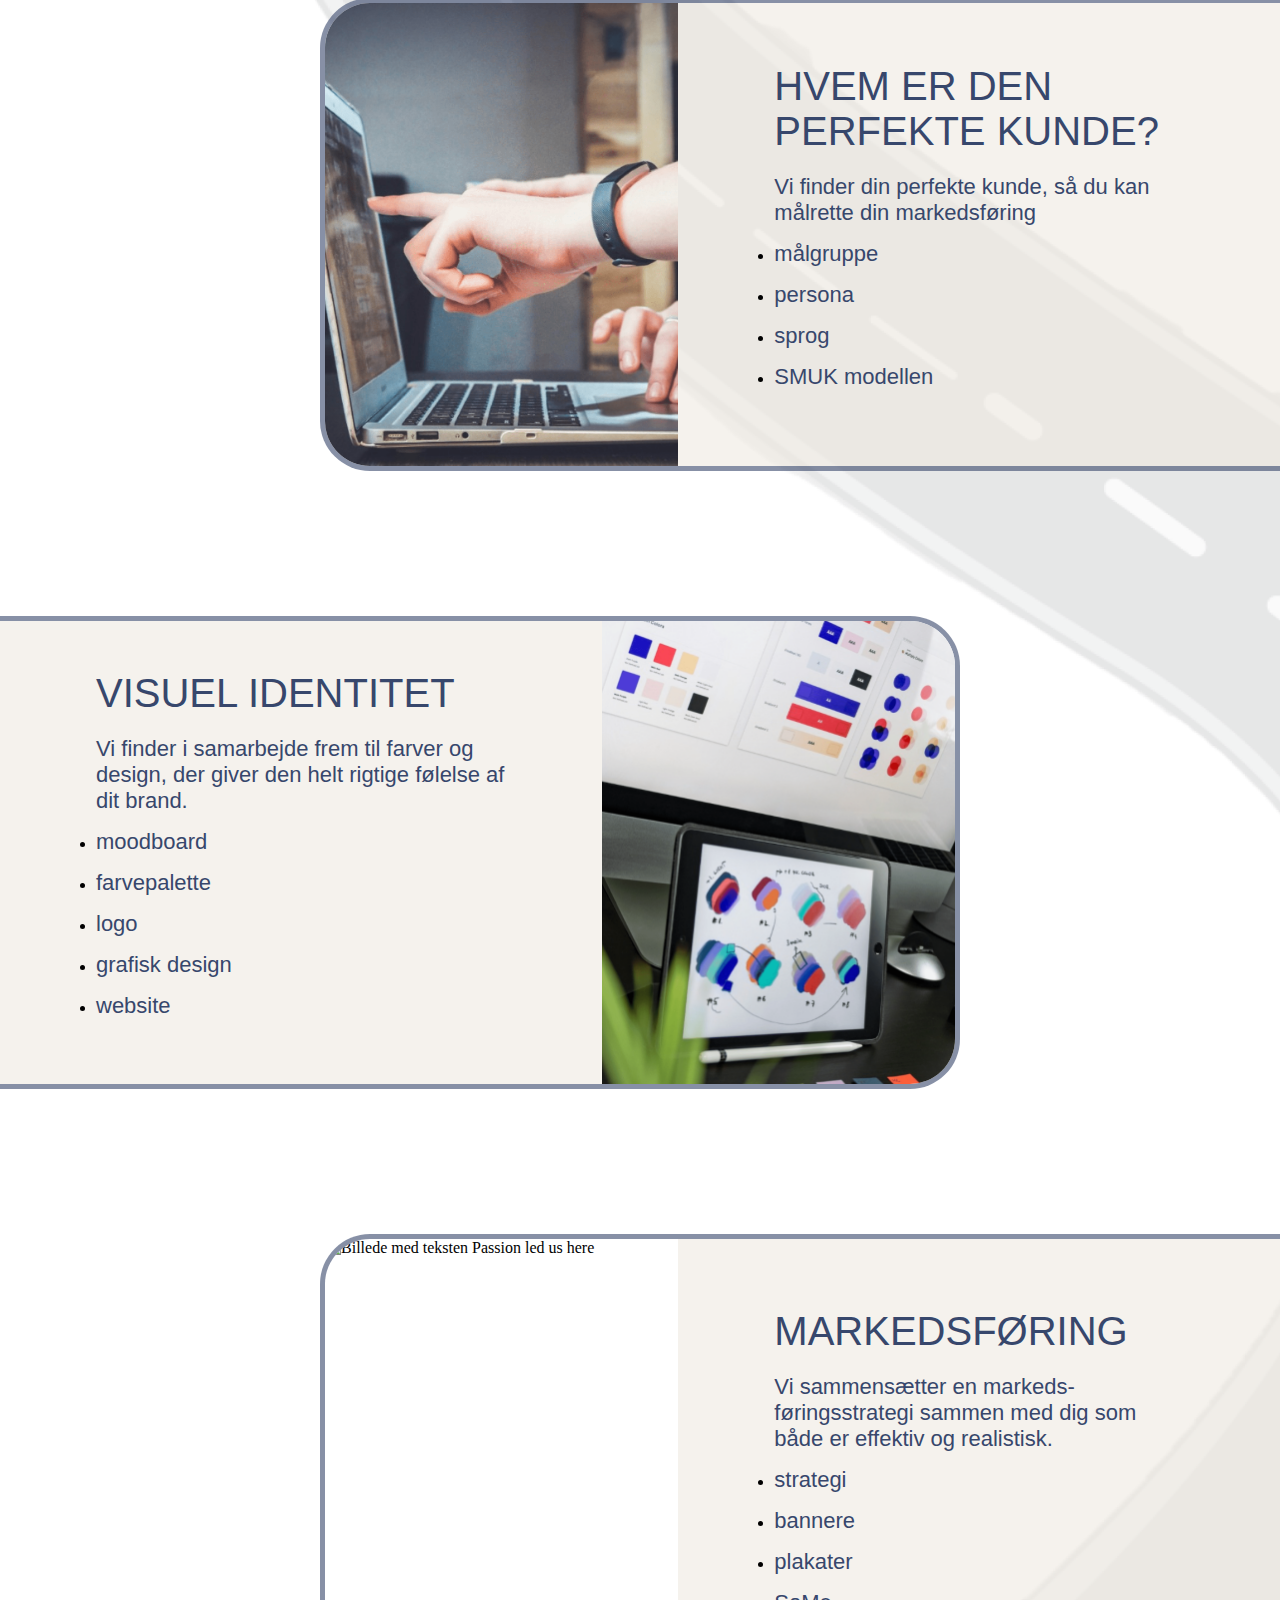
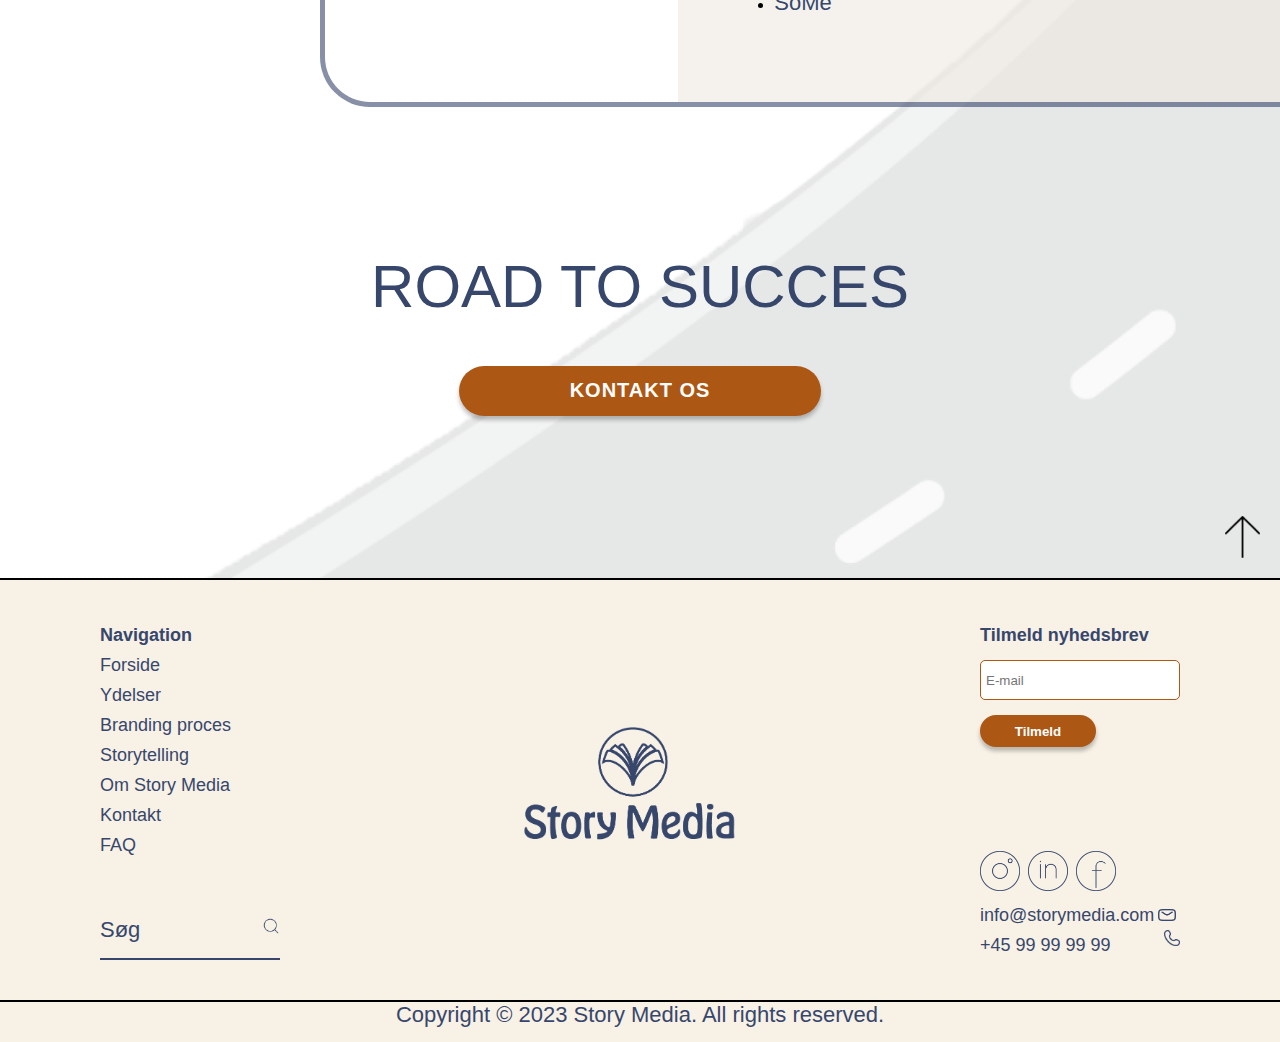
==== commit bc429daa: "Finishing touches" ====
--- a/branding-proces.html
+++ b/branding-proces.html
@@ -12,7 +12,7 @@
 <body class="BGbranding">
 
     <header class="header1" id="tiltop">
-        <a href="index.html"><img src="img/Logo-ikon+tekst.på.linje.png" alt="Story Media logo" class="headerlogo"></a>
+        <a href="index.html"><img src="img/Logo-ikon+tekst.på.linje.png" alt="Story Media logo" class="headerlogo"></a>
         <nav>
             <ul>
             <li><a href="kontakt.html"><img src="img/mail-ikon.png" alt="kontakt icon" class="kontaktikon"></a></li>
@@ -47,7 +47,7 @@
                 <p class="hero-gap-til-knap">Vores proces sikrer dig et professionelt resultat. Få et indblik i processen herunder.</p>
                 <a href="kontakt.html" class="knap">Kontakt os</a>
             </article>
-            <div class="hero-img imgtop">
+            <div class="hero-img imgtop hero-img-mobil">
                 <img  src="img/Illustration-brandingprocestop.png" alt="Illustration af computer">
             </div>
         </div>
@@ -206,7 +206,7 @@
  <footer class="footer-mobil">
     <hr class="seperator">
     <div class="footer-logo-placering">
-        <img class="footer-mobil-logo" src="img/Logo-ikon.ovenpå.tekst.png" alt="Logo Story Media">
+        <a href="index.html"><img class="footer-mobil-logo" src="img/Logo-ikon.ovenpå.tekst.png" alt="Logo Story Media"></a>
     </div>
     <div class="footer-nav-grid">
         <div class="footernav">
--- a/css/style.css
+++ b/css/style.css
@@ -209,8 +209,8 @@
   position: absolute;
   top: 50%;
   left: 50%;
-  min-width: 100%;
-  min-height: 100%;
+  min-width: 80%;
+  min-height: 80%;
   width: auto;
   height: auto;
   z-index: 0;
@@ -473,10 +473,13 @@
   text-transform: uppercase;
   font-size: 20px;
   text-decoration: none;
+  font-family: "roboto", sans-serif;
+  font-weight: 600;
 }
 .kontakt-visuel-container a:hover {
   cursor: pointer;
-  transform: scale(3);
+  font-size: 22px;
+  padding: 0.7em 1.7em;
   transition: 0.3s ease-in-out;
 }
 
@@ -889,7 +892,9 @@
 .veardi {
   grid-column: 3/4;
   background-color: #F7F1E6;
-  padding: 50px 0 0 30%;
+  padding-top: 60px;
+  padding-left: 30px;
+  line-height: 45px;
 }
 
 /**********---Styling af Kontakt siden---*************/
@@ -920,6 +925,7 @@
 .kontaktinformation {
   width: 45%;
   padding-top: 100px;
+  padding-right: 20px;
 }
 .kontaktinformation h1 {
   padding-bottom: 80px;
@@ -1024,7 +1030,6 @@
   font-family: "roboto", sans-serif;
   font-size: 20px;
   color: #37476C;
-  padding: 100px;
   white-space: nowrap;
   cursor: pointer;
   list-style: none;
@@ -1066,16 +1071,20 @@
   height: 475px;
   background-color: #ffffff;
   padding-left: 100px;
+  padding-top: 75px;
+}
+.faq-box1 p {
   padding-right: 100px;
-  padding-top: 75px;
 }
 
 .faq-box2 {
   height: 475px;
   background-color: #F7F1E6;
   padding-left: 100px;
+  padding-top: 75px;
+}
+.faq-box2 p {
   padding-right: 100px;
-  padding-top: 75px;
 }
 
 .faq-bunden {
--- a/css/global.css
+++ b/css/global.css
@@ -98,7 +98,7 @@
 
 .header2{
     position: fixed;
-    left: 95.5%;
+    left: 94%;
     z-index: 2;
 }
 
--- a/css/mediaquery.css
+++ b/css/mediaquery.css
@@ -190,6 +190,7 @@
 
 .hvad-er-storytelling{
     height: 500px;
+    
 }
 
 .hvad-er-storytelling .baalsted{
@@ -199,6 +200,7 @@
 
 .hvorfor-storytelling{
     padding: 4em;
+    margin-top: 12em;
 }
 
 .case{
@@ -265,6 +267,10 @@
     margin: 60px 0 0 0;
 }
 
+.omos-logo-txt img{
+    padding-bottom: 25px;
+}
+
 .startup-os-img {
     left: 25%;  
   }
@@ -282,13 +288,14 @@
     justify-content: center;
     align-items: center;
     padding: 0;
-    margin: 0 4em 0 4em;
+    margin: 0;
     
 }
 
 .kontaktinformation{
     width: 100%;
     text-align: center;
+    padding: 0 70px 0 70px;
     padding-bottom: 70px;
         h1{
             padding-bottom: 50px;
@@ -370,6 +377,11 @@
     flex-direction: column;
 }
 
+.hero-img-mobil img{
+    margin-right: 6em;
+    margin-top: 4em;
+}
+
 .hero-img{
     justify-content: center;
     width: 120%;
@@ -406,7 +418,7 @@
 
 .footer-logo-placering{
     display: flex;
-    justify-content: center;
+    text-align: center;
     margin-top: 2em;
 }
 
@@ -468,8 +480,8 @@
 /*******---forside--**********/
 
 .hero-section video{
-    width: 1%;
     margin-bottom: 0;
+    width: 100%;
 }
 .hero-content{
     padding: 0 30px 0 30px;
@@ -817,6 +829,7 @@
     display: flex;
     flex-direction: column;
     margin-top: 50px;
+    width: 100%;
 
     .beige-box1, .beige-box2{
         width: 80%;
@@ -824,7 +837,7 @@
     }
 
     .beige-box2{
-        justify-content: right;
+        align-self: flex-end;
     }
 }
 
@@ -902,7 +915,7 @@
 
 .faq-box1, .faq-box2{
     margin: 0;
-    padding: 10px 10px 10px 10px;
+    padding: 20px 10px 10px 20px;
     height: 100%; 
 }
 
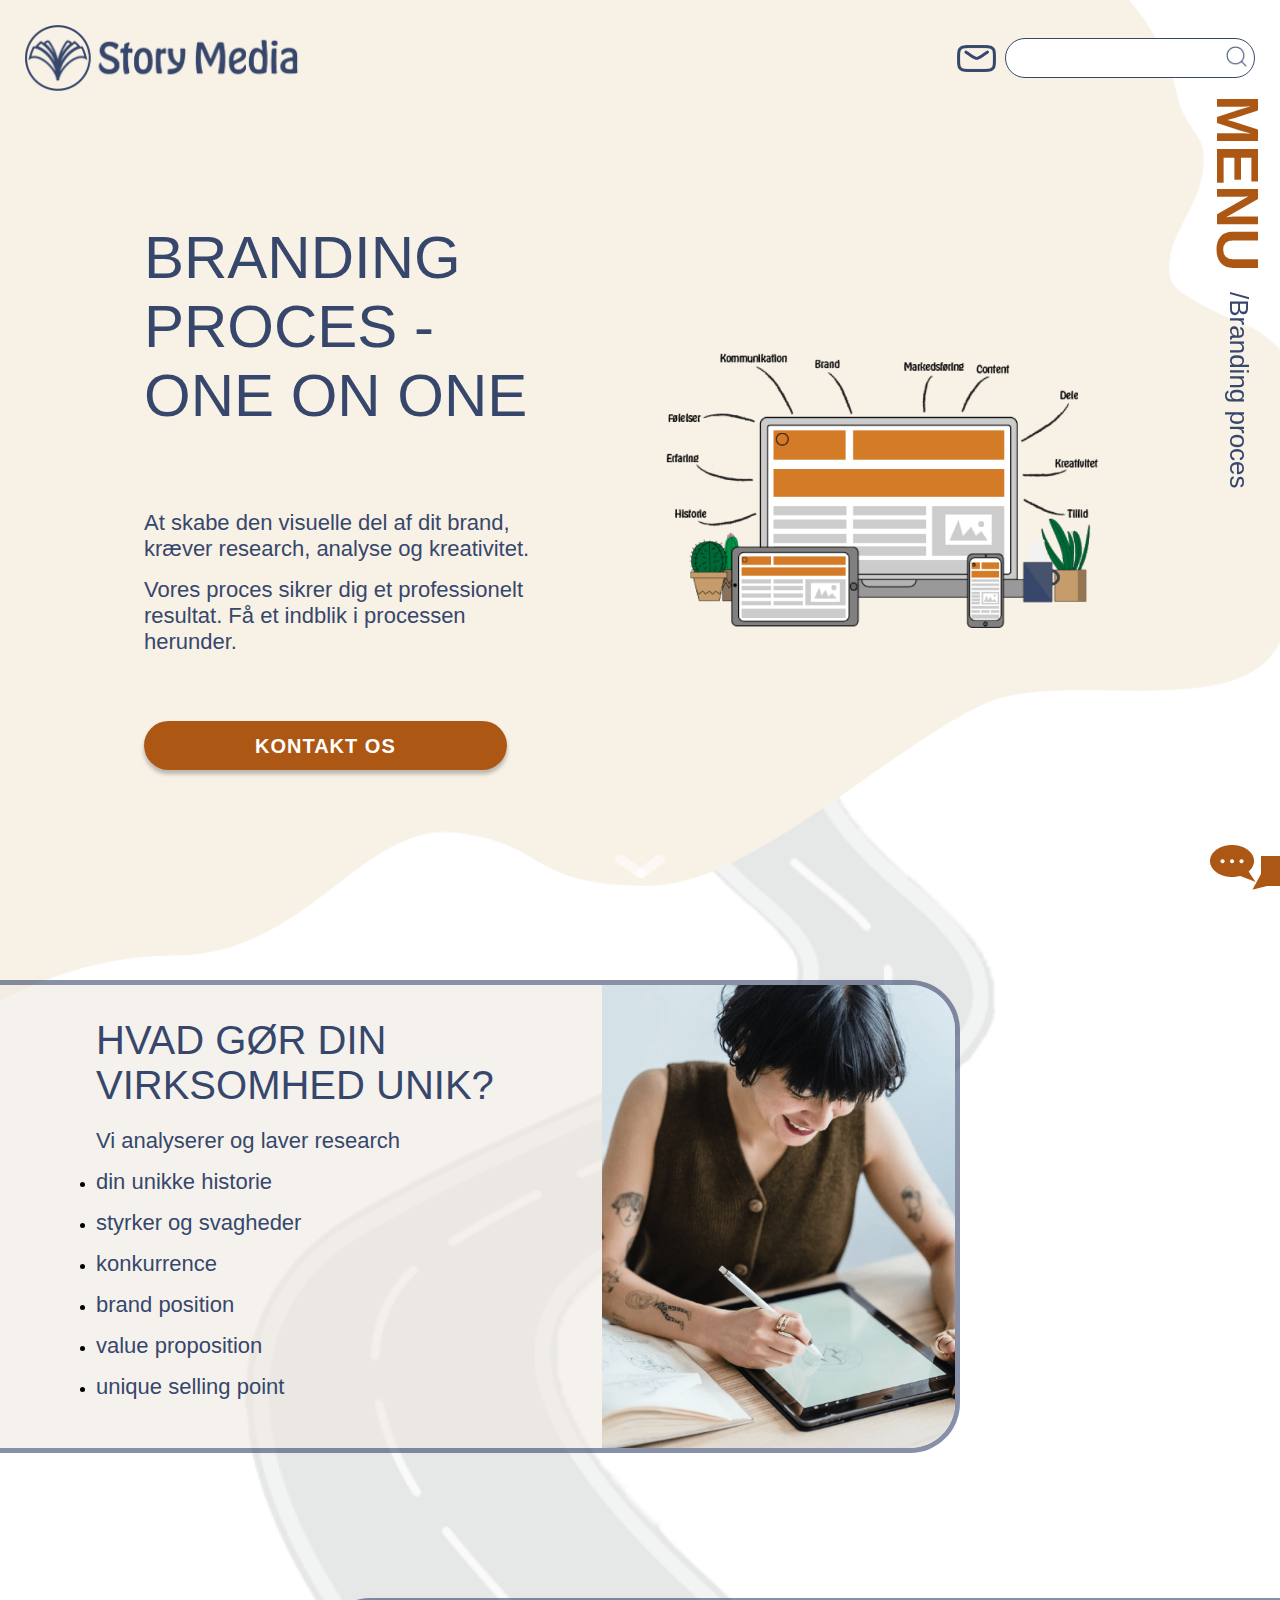
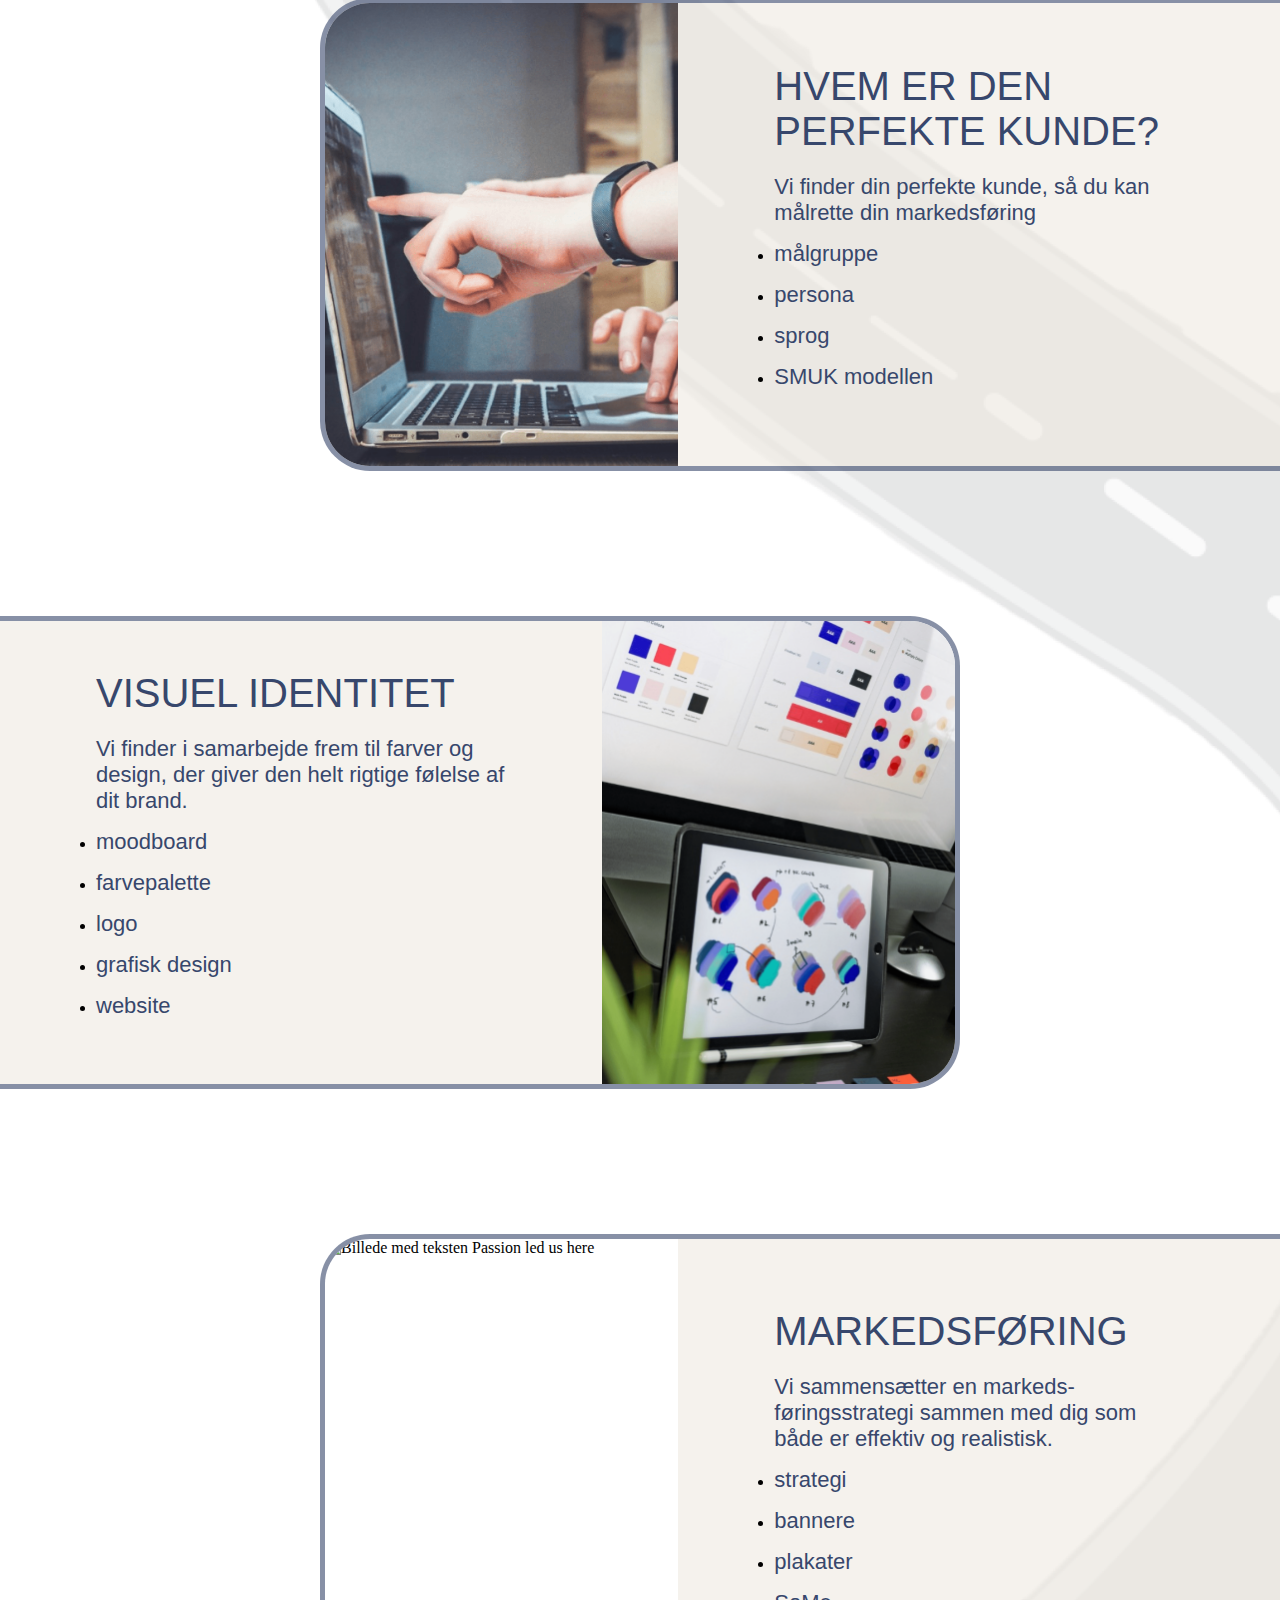
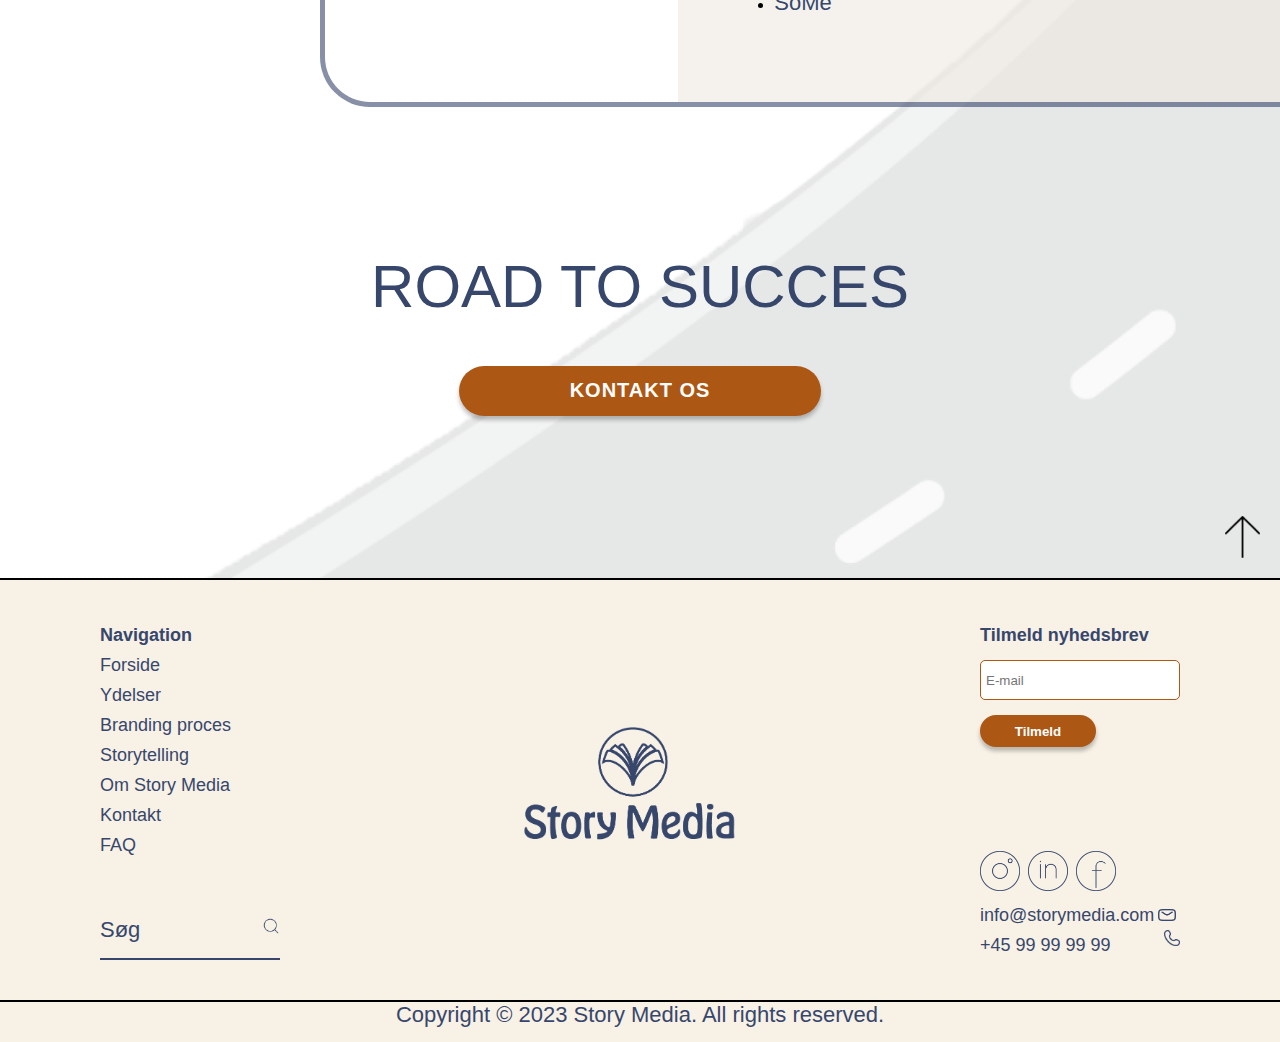
==== commit 702ef6a8: "Tilføjet slideind i hero på alle sider pånær index.html" ====
--- a/branding-proces.html
+++ b/branding-proces.html
@@ -31,6 +31,7 @@
                         <li><a href="storytelling.html">Storytelling</a></li>
                         <li><a href="om-story-media.html">Om Story Media</a></li>
                         <li><a href="kontakt.html">Kontakt</a></li>
+                        <li class="sog-dropdown"><a href="#">Søg<img src="img/søg-ikon.png" alt="søg-ikon"></a></li>
                     </ul>
                 </li>
             </ul>
@@ -40,14 +41,14 @@
     
     <main>
         <!--hero-område-->
-        <div class="hero-container">    
-            <article class="hero-tekst">
+        <div class="hero-container ">    
+            <article class="hero-tekst slideind-venstre">
                 <h1>Branding proces - one on one</h1>
                 <p>At skabe den visuelle del af dit brand, kræver research, analyse og kreativitet.</p>
                 <p class="hero-gap-til-knap">Vores proces sikrer dig et professionelt resultat. Få et indblik i processen herunder.</p>
                 <a href="kontakt.html" class="knap">Kontakt os</a>
             </article>
-            <div class="hero-img imgtop hero-img-mobil">
+            <div class="hero-img imgtop hero-img-mobil slideind-hojre">
                 <img  src="img/Illustration-brandingprocestop.png" alt="Illustration af computer">
             </div>
         </div>
--- a/css/style.css
+++ b/css/style.css
@@ -1,7 +1,6 @@
 @charset "UTF-8";
 /* Variabler*/
 /*Mixins*/
-/*Mobil*/
 /*Generel styling*/
 * {
   box-sizing: border-box;
@@ -91,6 +90,48 @@
   padding: 8em 9em 0 9em;
 }
 
+.slideind-venstre {
+  animation: 3s anim-lineup ease-out running;
+}
+
+@keyframes anim-lineup {
+  0% {
+    opacity: 0;
+    transform: translatex(-80%);
+  }
+  20% {
+    opacity: 0;
+  }
+  50% {
+    opacity: 1;
+    transform: translatex(0%);
+  }
+  100% {
+    opacity: 1;
+    transform: translatex(0%);
+  }
+}
+.slideind-hojre {
+  animation: 3s anim-lineup2 ease-out running;
+}
+
+@keyframes anim-lineup2 {
+  0% {
+    opacity: 0;
+    transform: translatex(80%);
+  }
+  20% {
+    opacity: 0;
+  }
+  50% {
+    opacity: 1;
+    transform: translatex(0%);
+  }
+  100% {
+    opacity: 1;
+    transform: translatex(0%);
+  }
+}
 .hero-tekst h1 {
   padding-bottom: 80px;
 }
--- a/css/global.css
+++ b/css/global.css
@@ -102,6 +102,21 @@
     z-index: 2;
 }
 
+/*Lukket for forrige menu-hover indtil beslutning om ny*/
+
+/*.menu{
+    writing-mode: vertical-lr;
+    text-orientation: mixed;
+    font-family: hobeaux, sans-serif;
+    font-size: 60px;
+    color: #AD5715;
+    font-weight: 700;
+}
+
+.menu:hover{
+    -webkit-text-stroke: 2px #37476C;
+}*/
+
 .menu{
     writing-mode: vertical-lr;
     text-orientation: mixed;
@@ -109,10 +124,15 @@
     font-size: 60px;
     color: #AD5715;
     font-weight: 700;
+    background: linear-gradient(to right, #AD5715 50%, #37476C 50%, #37476C);
+    background-size: 200%;
+    -webkit-background-clip: text;
+    -webkit-text-fill-color: transparent;
+    transition: 0.5s ease-out;
 }
 
 .menu:hover{
-    -webkit-text-stroke: 2px #37476C;
+    background-position: -100%;
 }
 
 .dropdown{
@@ -140,6 +160,15 @@
 
 .dropdown-menu li {
     margin-bottom: 10px;
+
+        img{
+            width: 25px;
+            text-align: right;
+        }
+}
+
+.sog-dropdown{
+    display: none;
 }
 
 .dropdown-menu a{
--- a/css/mediaquery.css
+++ b/css/mediaquery.css
@@ -397,6 +397,29 @@
     height: auto;
 }
 
+.hero-container .knap{
+    padding: 5px 30px;
+    font-size: 16px;
+}
+
+.knap{
+    padding: 5px 30px;
+    font-size: 16px;
+}
+
+.sog-dropdown{
+    display: block;
+}
+
+.hvorfor-storytelling .knap{
+    padding: 5px 30px;
+    font-size: 16px;
+}
+
+.vispakker-container .kontaktmobil{
+    font-size: 18px;
+}
+
 /********---Footer mobil---******/
 
 footer{
@@ -607,13 +630,15 @@
     grid-row: 1/2;
     position: relative;
     margin: 0;
-    padding-left: 9em;   
+    padding-left: 3em;
+    padding-right: 0;   
 }
 
 .vispakker-container .vis-to{
     grid-row: 2/3;
     width: 100%;
-    padding-left: 9em;
+    padding-left: 3em;
+    padding-right: 0;
 }
 
 .hjemmesidetekst{
@@ -624,14 +649,16 @@
     display: flex;
     flex-direction: column;
     gap: 2em;
+
 }
 
 .hjemmesidekasse-container section{
-    height: 645px;
+    height: 750px;
 }
 
 .hjemmesidekasse-container ul{
     padding-left: 4em;
+    
 }
 
 .linjeydelser{
@@ -648,7 +675,8 @@
     height: 42.2vh;
     position: absolute;
     z-index: -2;
-    top: 396vh;
+    top: 93vh;
+    left: 0;
 }
 
 .orangebaggrundydelser-mobilto{
@@ -657,14 +685,15 @@
     height: 42.2vh;
     position: absolute;
     z-index: -2;
-    top: 459vh;
+    top: 188vh;
+    left: 0;
 }
 
 .specifikke{
     display: flex;
     flex-direction: column-reverse;
-    padding: 3em 3em;
-    width: 450px;
+    padding: 1em 0 2em 1em;
+    width: 100%;
 }
 
 .specifikke article{
@@ -673,7 +702,11 @@
 
 .spec-img{
     padding-bottom: 2em;
-    width: 100%;
+    width: 90%;
+}
+
+.specifikke ul{
+    padding-left: 1em;
 }
 
 
@@ -726,7 +759,7 @@
 
 .hvad-er-storytelling{
     flex-direction: column;
-    margin-bottom: 30em;
+    margin: 0 0 30em 0;
 }
 
 .hvad-er-storytelling article{
@@ -734,7 +767,6 @@
 }
 
 .hvad-er-storytelling .baalsted{
-    display: block;
     height: 90%;
     padding-bottom: 2em;
 }
@@ -919,5 +951,14 @@
     height: 100%; 
 }
 
-
+}
+
+@media screen and (max-width: 350px){
+    h1, h2{
+        font-size: 35px;
+    }
+
+    .hvad-er-storytelling .baalsted{
+        padding-bottom: 15em;
+    }
 }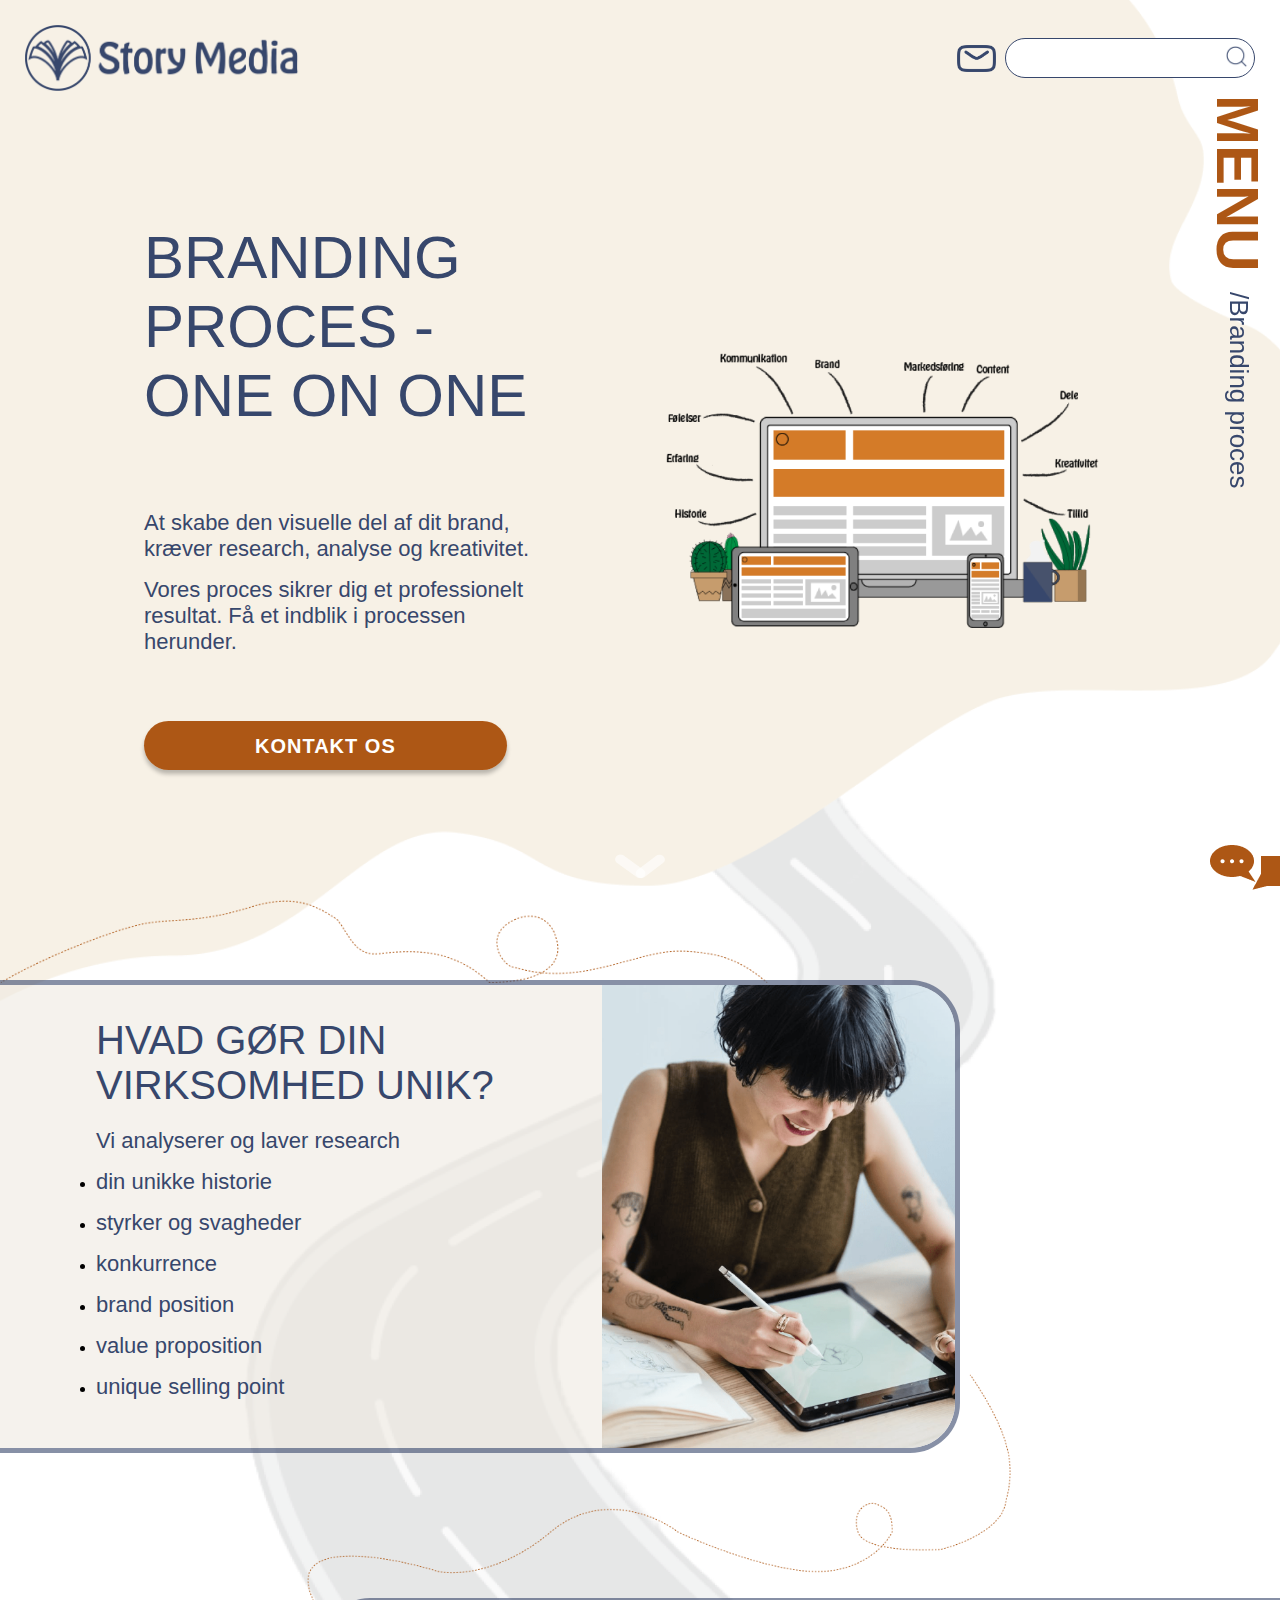
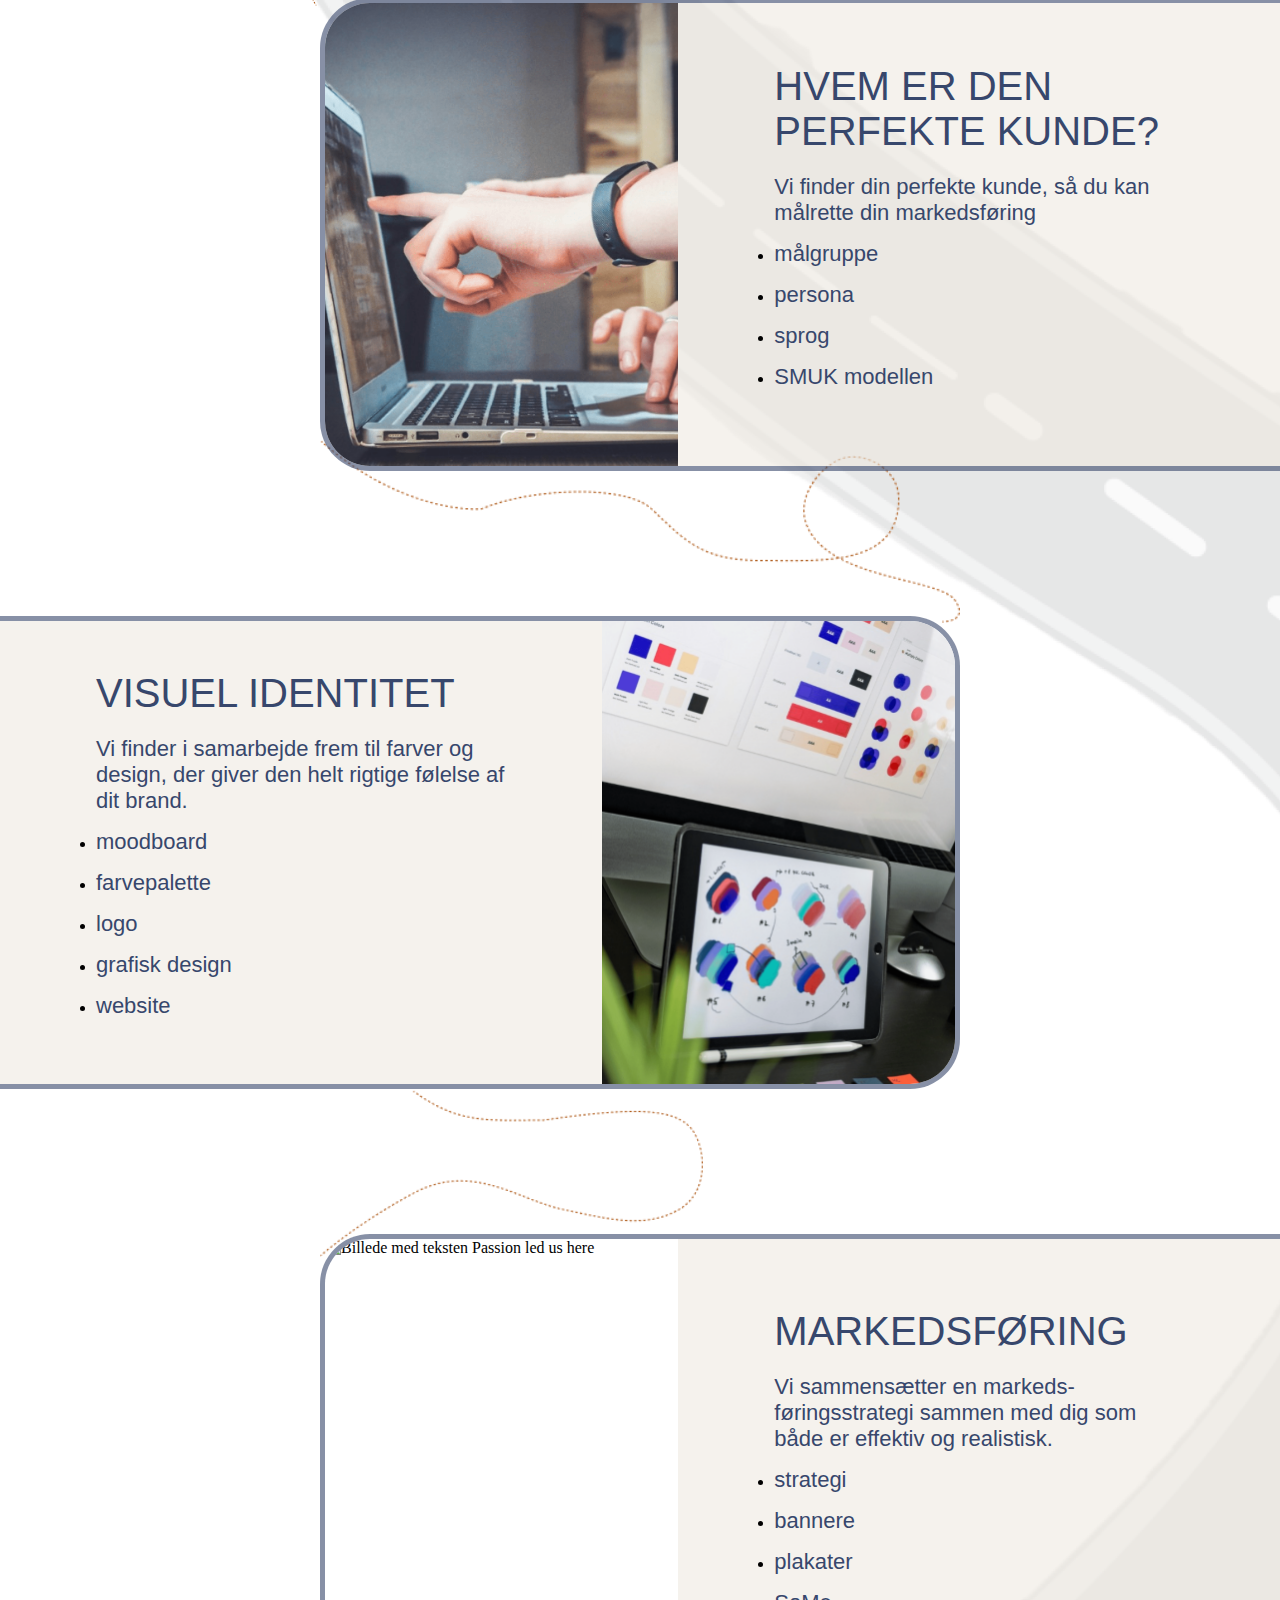
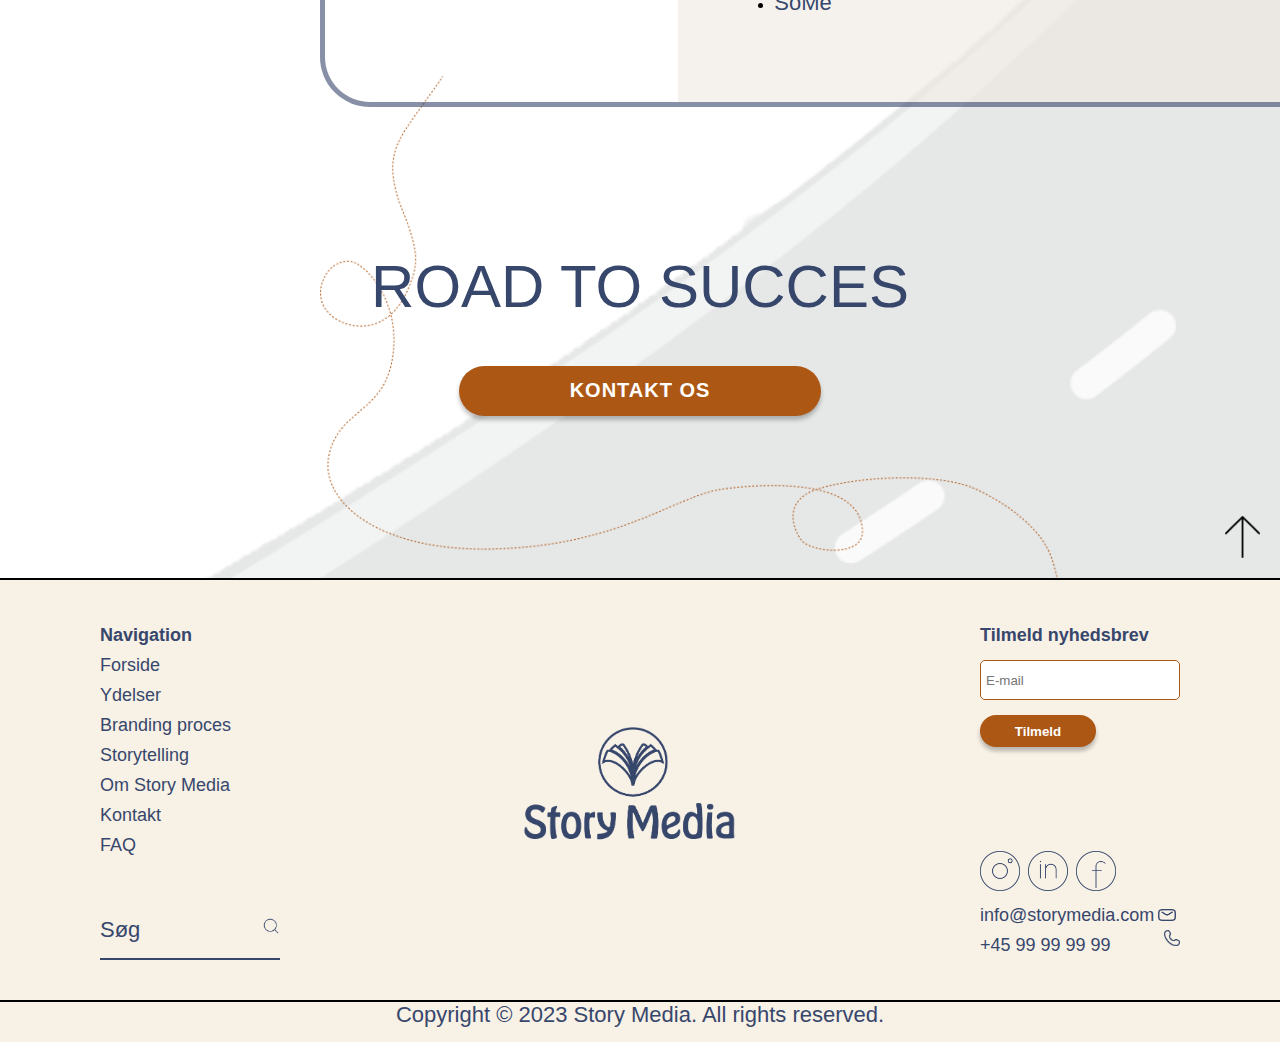
==== commit 137ca91b: "Tilføjet streger til brandingproces.html" ====
--- a/branding-proces.html
+++ b/branding-proces.html
@@ -66,6 +66,9 @@
        
         <!--Hovedindhold-->
 
+        <div class="overlay">
+            <img src="img/bp-streg.png" alt="stiblet linje der pynter siden" class="stregen-fyld bp-streg">
+             </div>
 
         <div class="branding-container-venstre">
             <section>
@@ -85,6 +88,10 @@
             </div>
         </div>
 
+        <div class="overlay">
+            <img src="img/bp-streg1.png" alt="stiblet linje der pynter siden" class="stregen-fyld bp-streg1">
+             </div>
+
         <div class="branding-container-hojre">
             <section>
                 <h3>Hvem er den perfekte kunde?</h3>
@@ -100,6 +107,10 @@
                 <img src="img/brandingproces-kunde.png" alt="Finger peger på en computerskærm">
             </div>
         </div>
+
+        <div class="overlay">
+            <img src="img/bp-streg2.png" alt="stiblet linje der pynter siden" class="stregen-fyld bp-streg2">
+             </div>
 
         <div class="branding-container-venstre">
             <section>
@@ -118,6 +129,10 @@
             </div>
         </div>
 
+        <div class="overlay">
+            <img src="img/bp-streg3.png" alt="stiblet linje der pynter siden" class="stregen-fyld bp-streg3">
+        </div>
+
         <div class="branding-container-hojre">
             <section>
                 <h3>Markedsføring</h3>
@@ -132,6 +147,10 @@
             <div class="branding-img-bokse-hojre">
                 <img src="img/brandingproces-markedsfoering.png" alt="Billede med teksten Passion led us here">
             </div>
+        </div>
+
+        <div class="overlay">
+            <img src="img/bp-streg4.png" alt="stiblet linje der pynter siden" class="stregen-fyld bp-streg4">
         </div>
 
         <!--tekst road to succes-->
--- a/css/style.css
+++ b/css/style.css
@@ -295,12 +295,11 @@
 }
 .brandingvideo .video-container {
   width: 80%;
-  height: 80%;
+  height: 500px;
   position: relative;
   overflow: hidden;
-  border: 2px solid #AD5715;
-}
-.brandingvideo .video-container video {
+}
+.brandingvideo .video-container iframe {
   width: 100%;
   height: 100%;
   -o-object-fit: cover;
@@ -425,6 +424,16 @@
 
 /**********--Styling af Ydelser--***********/
 /*Hovedindhold*/
+.overlay .yd-streg2 {
+  width: 40%;
+  top: 40em;
+  left: 60%;
+}
+.overlay .yd-streg {
+  width: 60%;
+  top: -5em;
+}
+
 .stark-container {
   display: flex;
   align-self: center;
@@ -608,6 +617,36 @@
 
 /*********--Styling af Branding proces--***********/
 /* Branding hovedområde */
+.overlay .bp-streg {
+  width: 60%;
+  z-index: -1;
+  top: -5em;
+}
+.overlay .bp-streg1 {
+  width: 55%;
+  top: -14em;
+  z-index: -1;
+  left: 24%;
+}
+.overlay .bp-streg2 {
+  width: 50%;
+  top: -11em;
+  z-index: -1;
+  left: 25%;
+}
+.overlay .bp-streg3 {
+  width: 30%;
+  top: -9em;
+  z-index: -1;
+  left: 25%;
+}
+.overlay .bp-streg4 {
+  width: 90%;
+  top: -11em;
+  z-index: -1;
+  left: 25%;
+}
+
 .branding-container-venstre {
   display: grid;
   width: 75%;
--- a/css/mediaquery.css
+++ b/css/mediaquery.css
@@ -91,6 +91,10 @@
         h2, h3, p{
             margin-right: 50px;
         }
+}
+
+.video-container{
+    height: 400px;    
 }
 
 .karrusel-box{
@@ -158,6 +162,24 @@
 
     /********--Branding Proces--******/
 
+.overlay{
+
+    .bp-streg{
+        top: -4em;
+    }
+
+    .bp-streg1{
+        top: -9em;
+    }
+
+    .bp-streg2{
+        top: -7em;
+    }
+
+    .bp-streg3{
+        top: -5em;
+    }
+}
 
 .BGbranding{
     background-image: url(../img/BG-road-tablet.png);
@@ -519,6 +541,10 @@
         h2{
             padding-bottom: 50px;
         }
+
+        .video-container{
+            height: 200px;    
+        }
 }
 
 .intro{
@@ -600,6 +626,15 @@
 }
 
 /********--Ydelser--*********/
+
+.overlay .yd-streg{
+    width: 90%;
+}
+
+.overlay .yd-streg2{
+    width: 90%;
+}
+
 
 .ydelser-hero-img{
     margin-left: 0;
@@ -675,7 +710,7 @@
     height: 42.2vh;
     position: absolute;
     z-index: -2;
-    top: 93vh;
+    top: 70vh;
     left: 0;
 }
 
@@ -685,7 +720,7 @@
     height: 42.2vh;
     position: absolute;
     z-index: -2;
-    top: 188vh;
+    top: 141vh;
     left: 0;
 }
 
@@ -711,6 +746,28 @@
 
 
 /*******---Branding proces--*******/
+
+.overlay {
+    .bp-streg{
+        width: 100%;
+    }
+
+    .bp-streg1{
+        width: 100%;
+        top: -8em;
+    }
+
+    .bp-streg2{
+        width: 100%;
+        top: -7em;
+    }
+
+    .bp-streg3{
+        width: 50%;
+        top: -5em;
+        left: 35%;
+    }
+}
 
 .BGbranding{
     background-image: url('../img/Road-mobil.png');
@@ -953,6 +1010,10 @@
 
 }
 
+
+
+
+
 @media screen and (max-width: 350px){
     h1, h2{
         font-size: 35px;
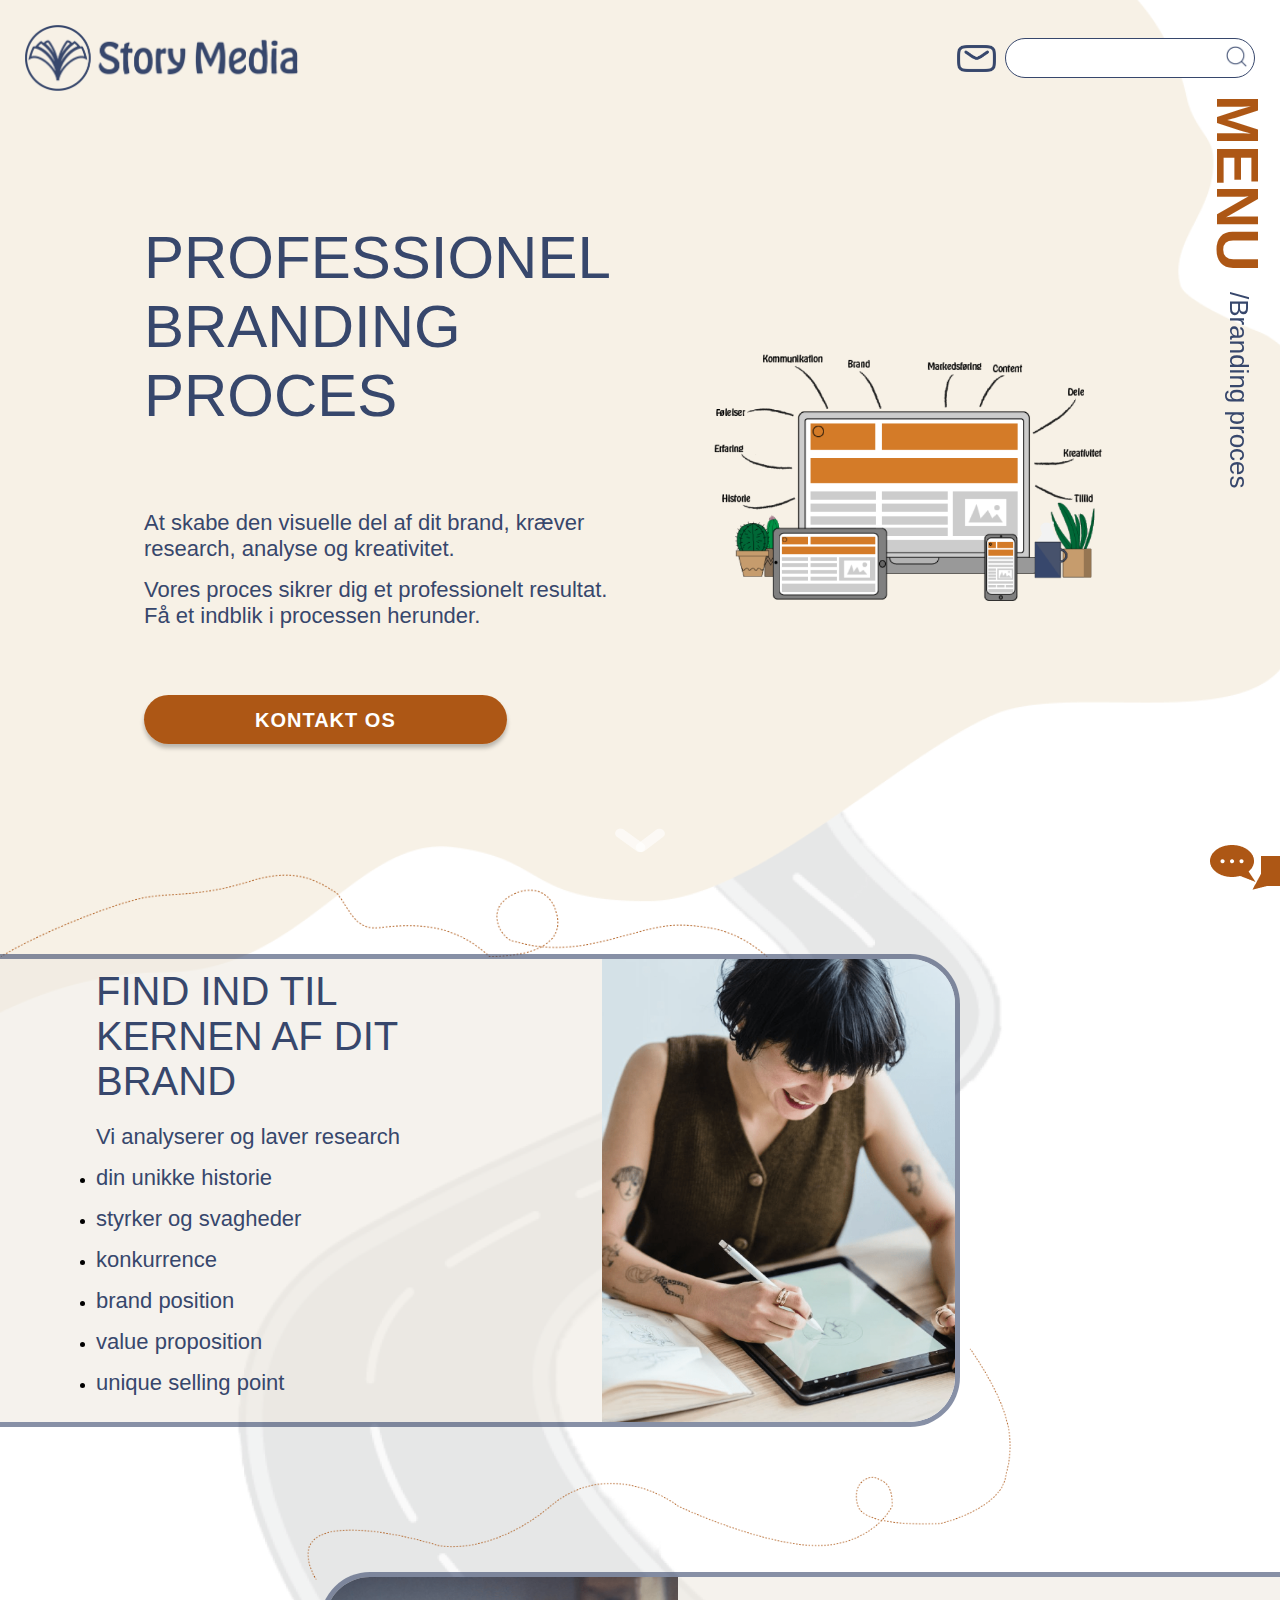
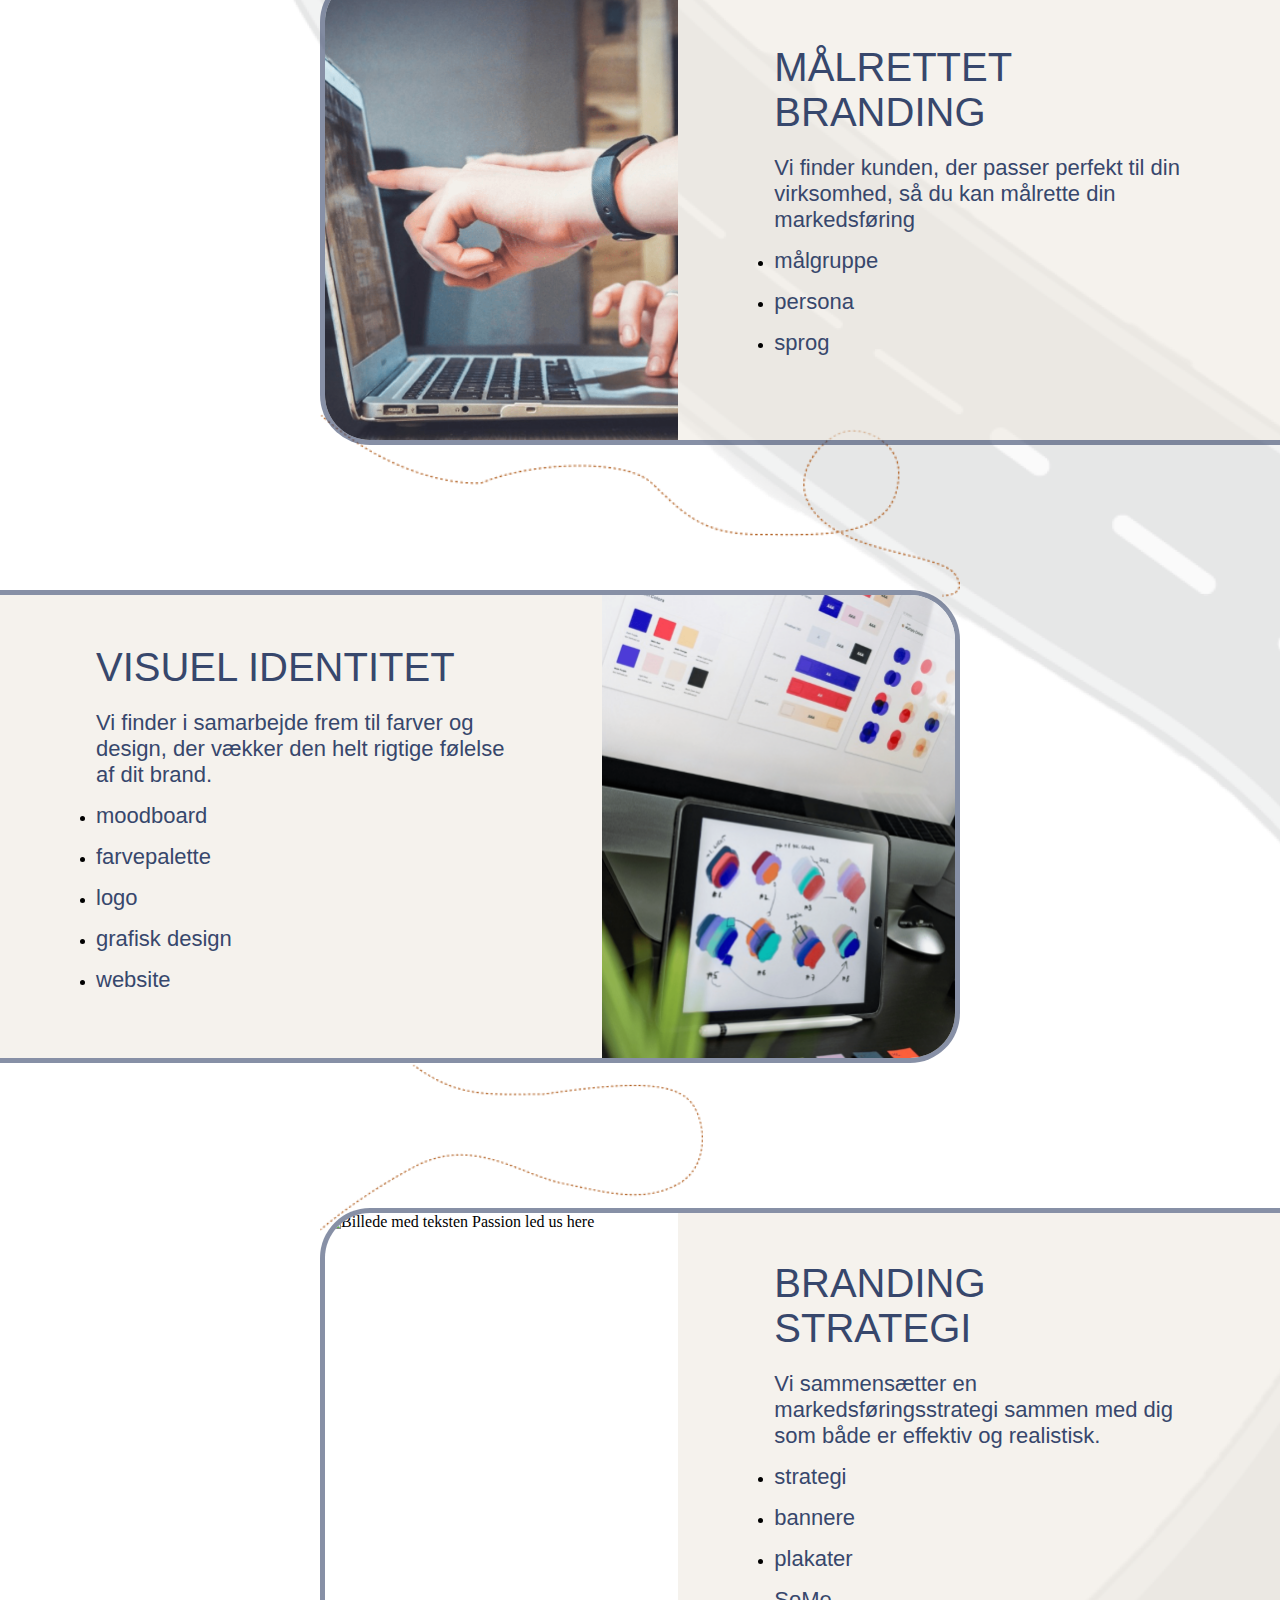
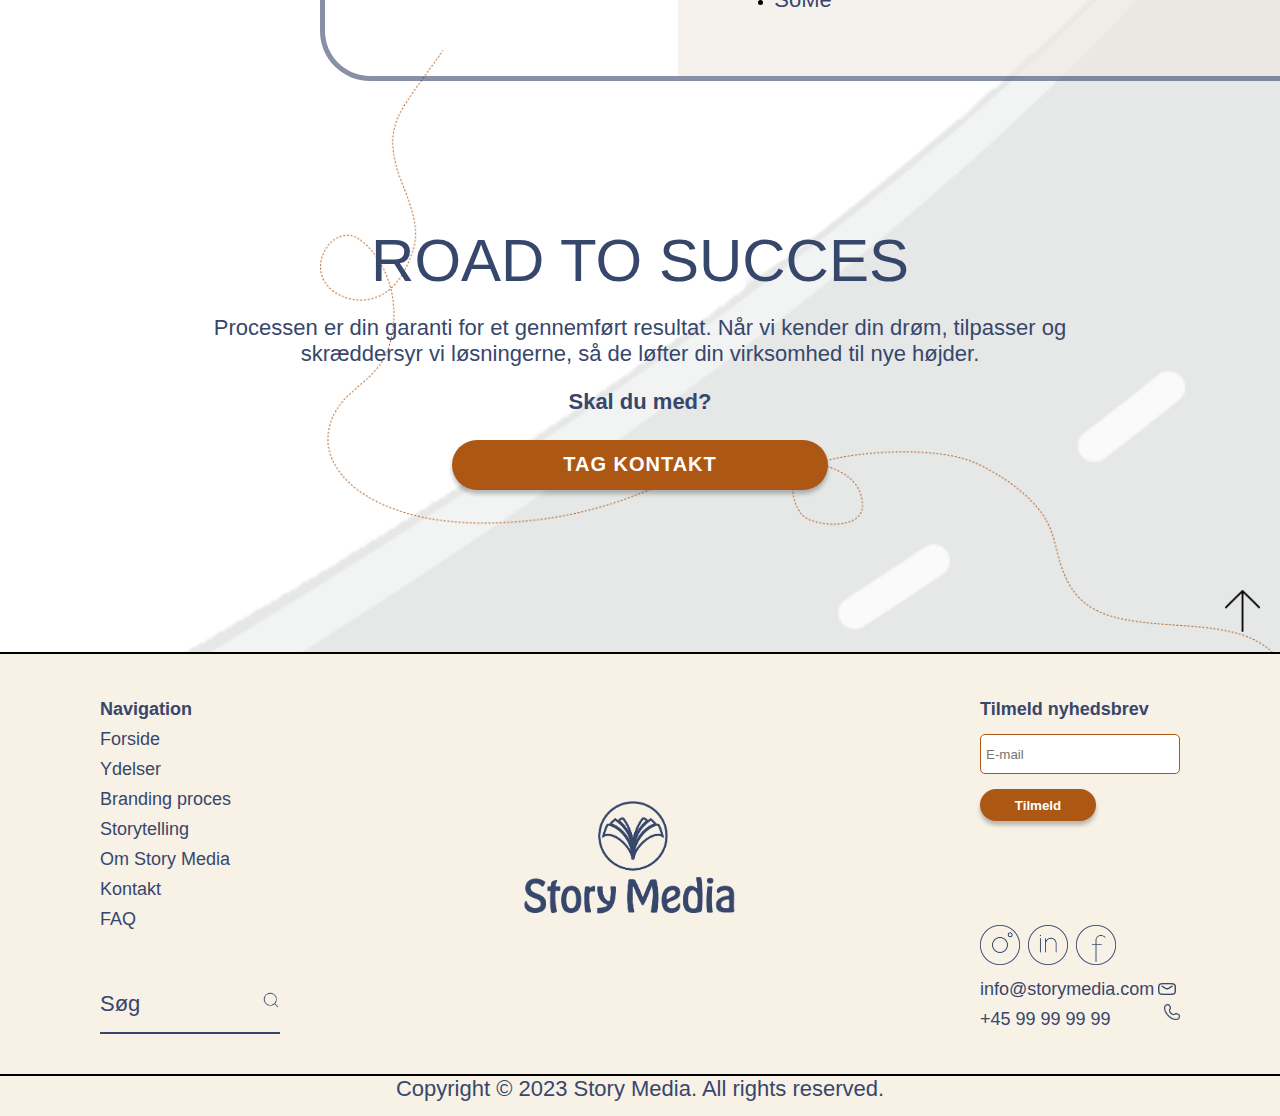
==== commit a8125e7f: "Tekstrettelser til Brandingproces.html" ====
--- a/branding-proces.html
+++ b/branding-proces.html
@@ -43,7 +43,7 @@
         <!--hero-område-->
         <div class="hero-container ">    
             <article class="hero-tekst slideind-venstre">
-                <h1>Branding proces - one on one</h1>
+                <h1>Professionel Branding proces</h1>
                 <p>At skabe den visuelle del af dit brand, kræver research, analyse og kreativitet.</p>
                 <p class="hero-gap-til-knap">Vores proces sikrer dig et professionelt resultat. Få et indblik i processen herunder.</p>
                 <a href="kontakt.html" class="knap">Kontakt os</a>
@@ -72,7 +72,7 @@
 
         <div class="branding-container-venstre">
             <section>
-                <h3>Hvad gør din virksomhed unik?</h3>
+                <h3>Find ind til kernen af dit brand</h3>
                 <p>Vi analyserer og laver research</p>
                 <ul>
                     <li><p>din unikke historie</p></li>
@@ -94,13 +94,12 @@
 
         <div class="branding-container-hojre">
             <section>
-                <h3>Hvem er den perfekte kunde?</h3>
-                <p>Vi finder din perfekte kunde, så du kan målrette din markedsføring</p>
+                <h3>Målrettet branding</h3>
+                <p>Vi finder kunden, der passer perfekt til din virksomhed, så du kan målrette din markedsføring</p>
                 <ul>
                     <li><p>målgruppe</p></li>
                     <li><p>persona</p></li>
                     <li><p>sprog</p></li>
-                    <li><p>SMUK modellen</p></li>
                 </ul>
             </section>
             <div class="branding-img-bokse-hojre">
@@ -115,7 +114,7 @@
         <div class="branding-container-venstre">
             <section>
                 <h3>Visuel identitet</h3>
-                <p>Vi finder i samarbejde frem til farver og design, der giver den helt rigtige følelse af dit brand.</p>
+                <p>Vi finder i samarbejde frem til farver og design, der vækker den helt rigtige følelse af dit brand.</p>
                 <ul>
                     <li><p>moodboard</p></li>
                     <li><p>farvepalette</p></li>
@@ -135,8 +134,8 @@
 
         <div class="branding-container-hojre">
             <section>
-                <h3>Markedsføring</h3>
-                <p>Vi sammensætter en markeds-føringsstrategi sammen med dig som både er effektiv og realistisk.</p>
+                <h3>Branding strategi</h3>
+                <p>Vi sammensætter en markedsføringsstrategi sammen med dig som både er effektiv og realistisk.</p>
                 <ul>
                     <li><p>strategi</p></li>
                     <li><p>bannere</p></li>
@@ -155,10 +154,12 @@
 
         <!--tekst road to succes-->
         <h2 class="roadtosucces">Road to succes</h2>
+        <p class="roadtosucces2">Processen er din garanti for et gennemført resultat. Når vi kender din drøm, tilpasser og skræddersyr vi løsningerne, så de løfter din virksomhed til nye højder.</p>
+        <p class="roadtosucces3">Skal du med?</p>
 
         <!--Kontakt knap-->
         <div class="knap-container">
-            <a class="knap" href="kontakt.html">Kontakt os</a>
+            <a class="knap" href="kontakt.html">Tag kontakt</a>
         </div>
 
         <!--Pil til toppen-->
--- a/css/style.css
+++ b/css/style.css
@@ -174,10 +174,10 @@
 }
 .hero-tekst a:hover {
   background-color: transparent;
+  border-radius: 50px;
   border: 3px solid #AD5715;
-  transition: 0.3s ease-in-out;
+  color: black;
   cursor: pointer;
-  color: black;
 }
 
 /*Cheveron*/
@@ -223,10 +223,10 @@
 }
 .knap:hover {
   background-color: transparent;
+  border-radius: 50px;
   border: 3px solid #AD5715;
-  transition: 0.3s ease-in-out;
+  color: black;
   cursor: pointer;
-  color: black;
 }
 
 /*********-- Styling af Forsiden --*********/
@@ -428,10 +428,12 @@
   width: 40%;
   top: 40em;
   left: 60%;
+  z-index: -1;
 }
 .overlay .yd-streg {
   width: 60%;
   top: -5em;
+  z-index: -1;
 }
 
 .stark-container {
@@ -718,6 +720,17 @@
 /*Road to succes*/
 .roadtosucces {
   text-align: center;
+}
+
+.roadtosucces2 {
+  text-align: center;
+  padding: 0 9em;
+}
+
+.roadtosucces3 {
+  text-align: center;
+  padding: 1em 9em 0 9em;
+  font-weight: 700;
 }
 
 /********--Styling af Storytelling--*******/
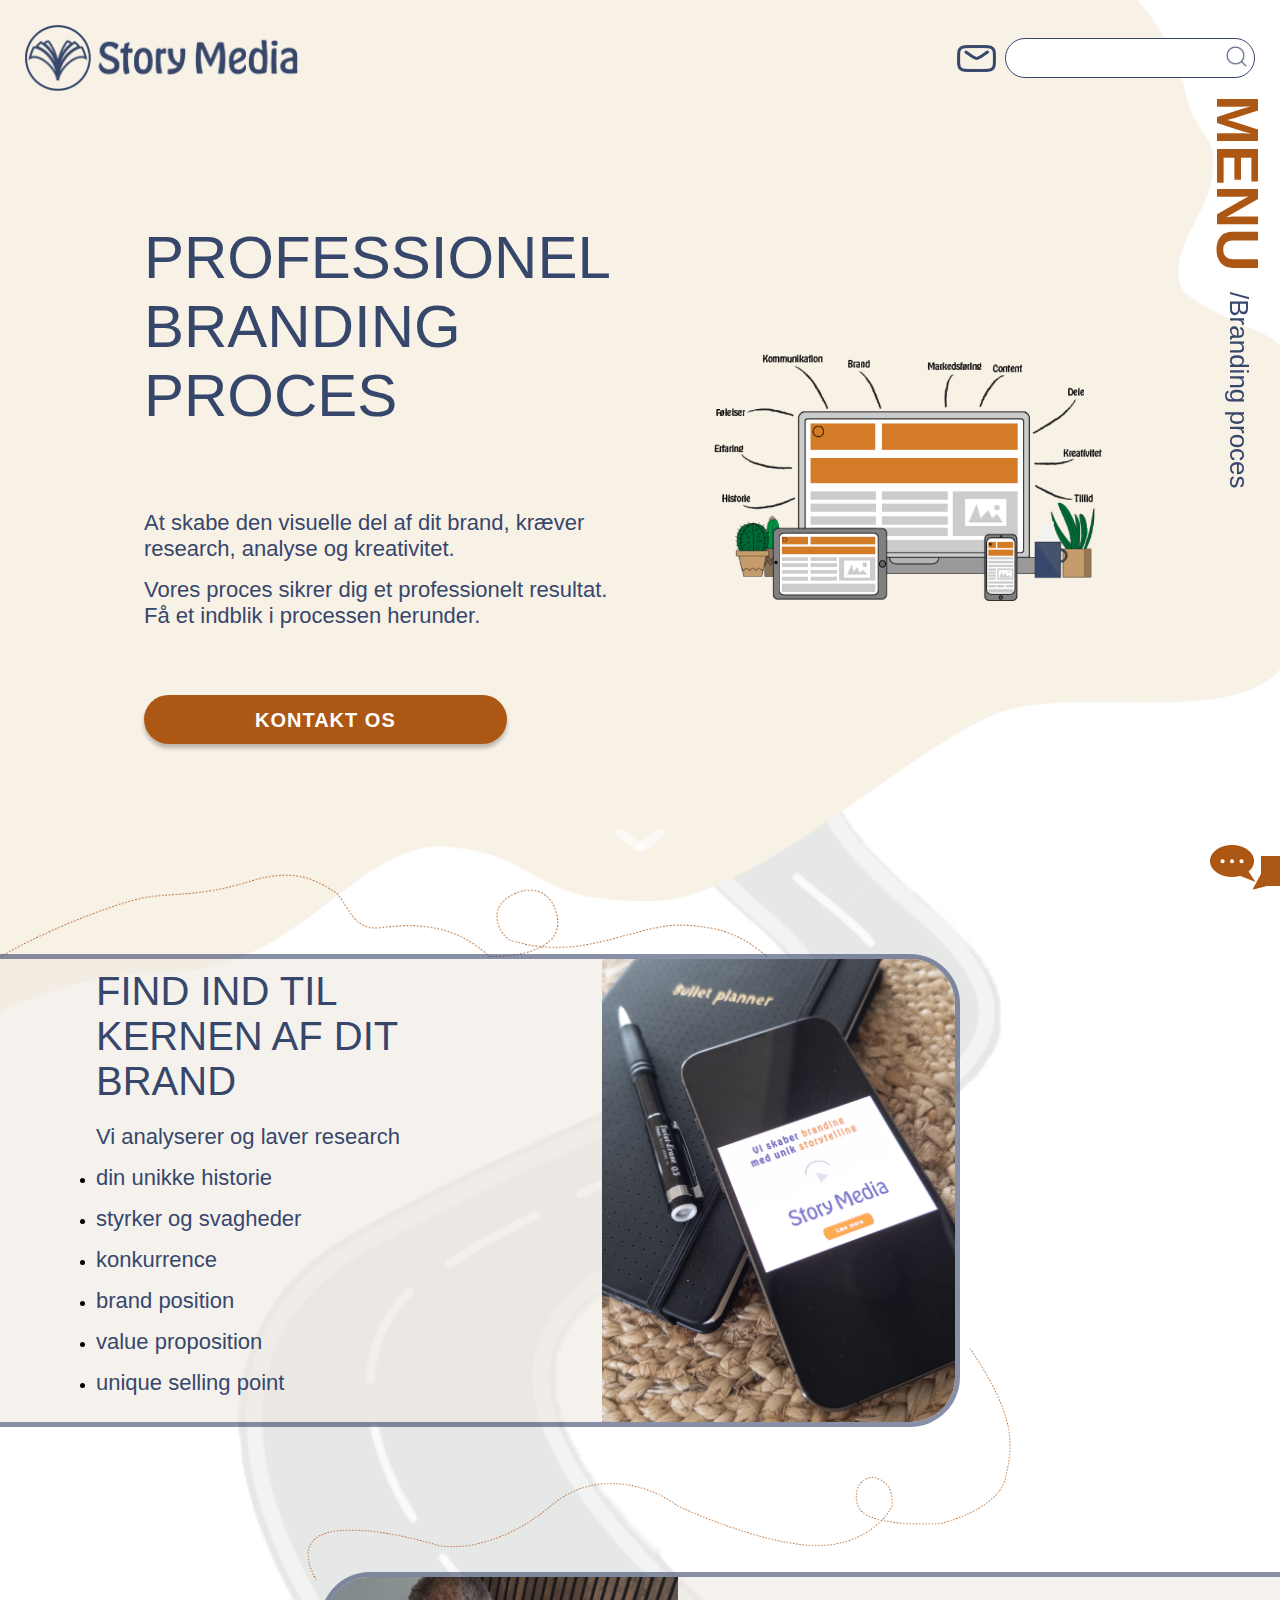
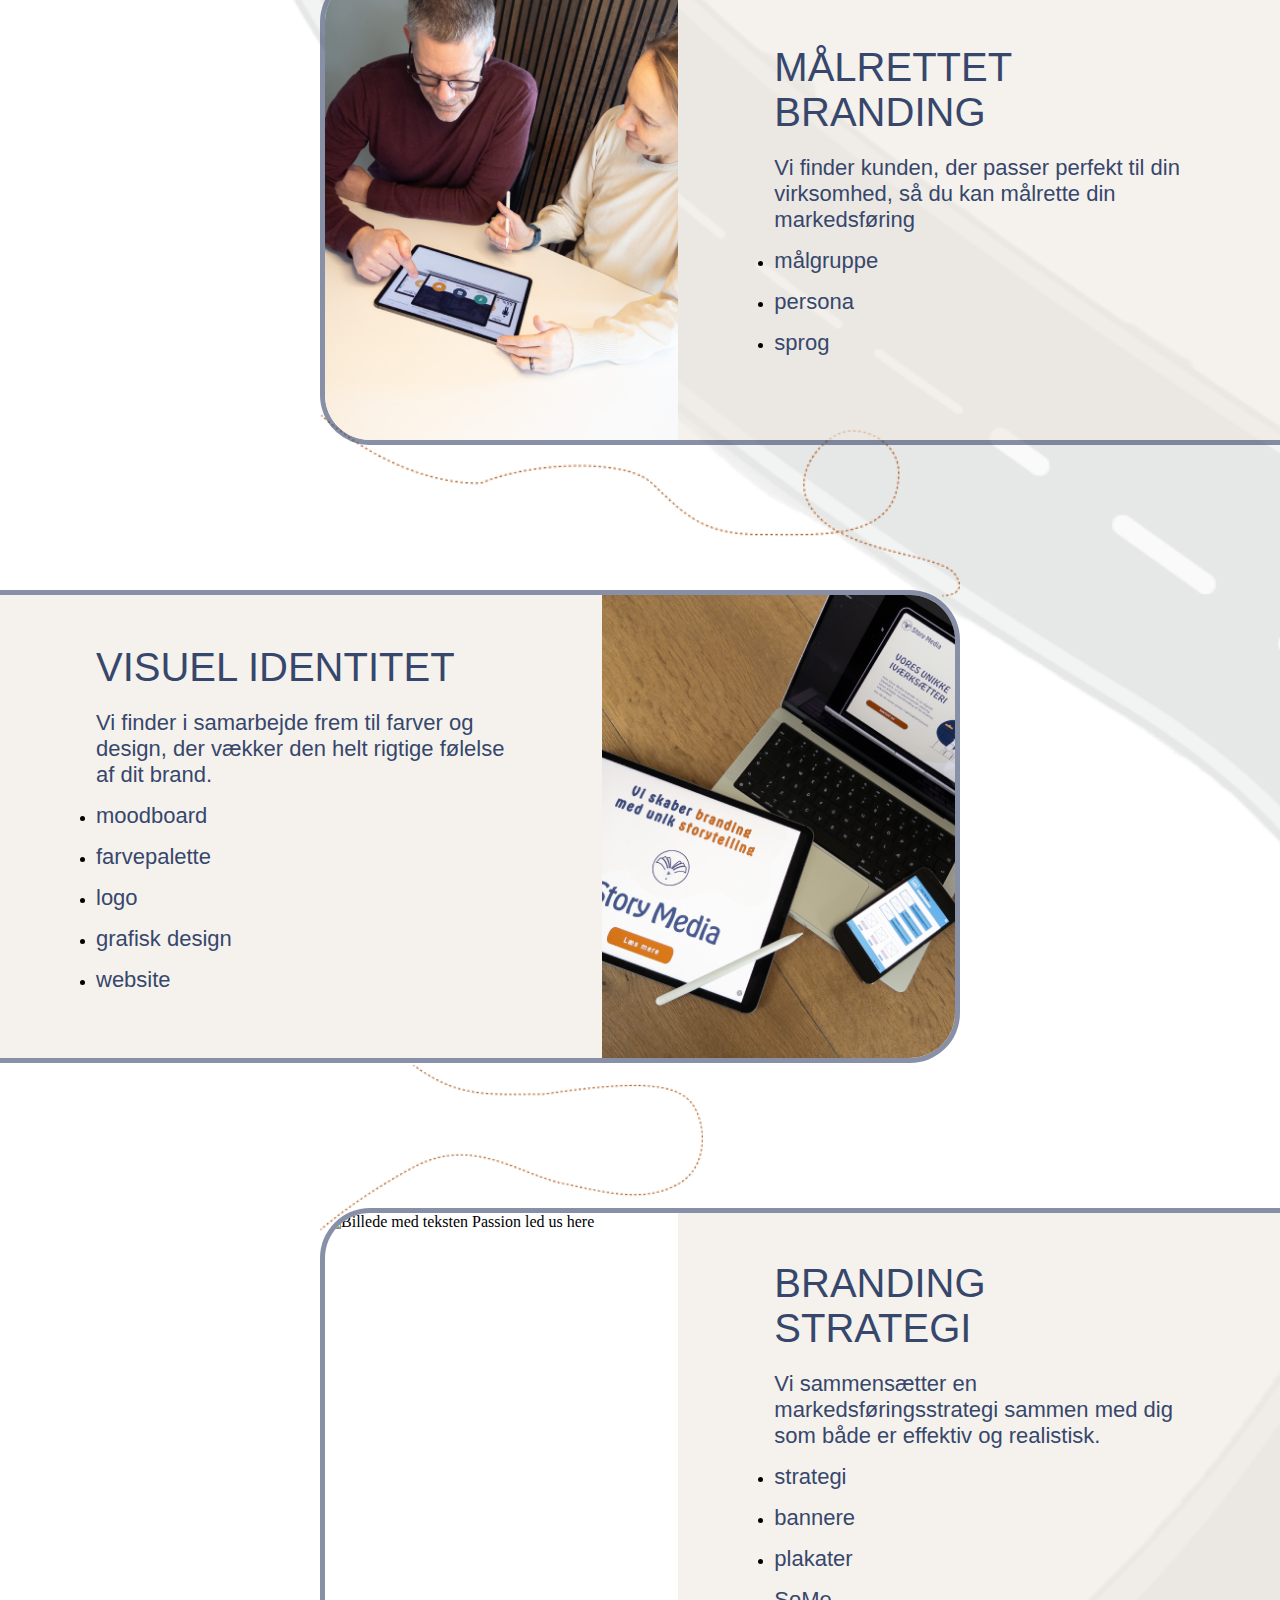
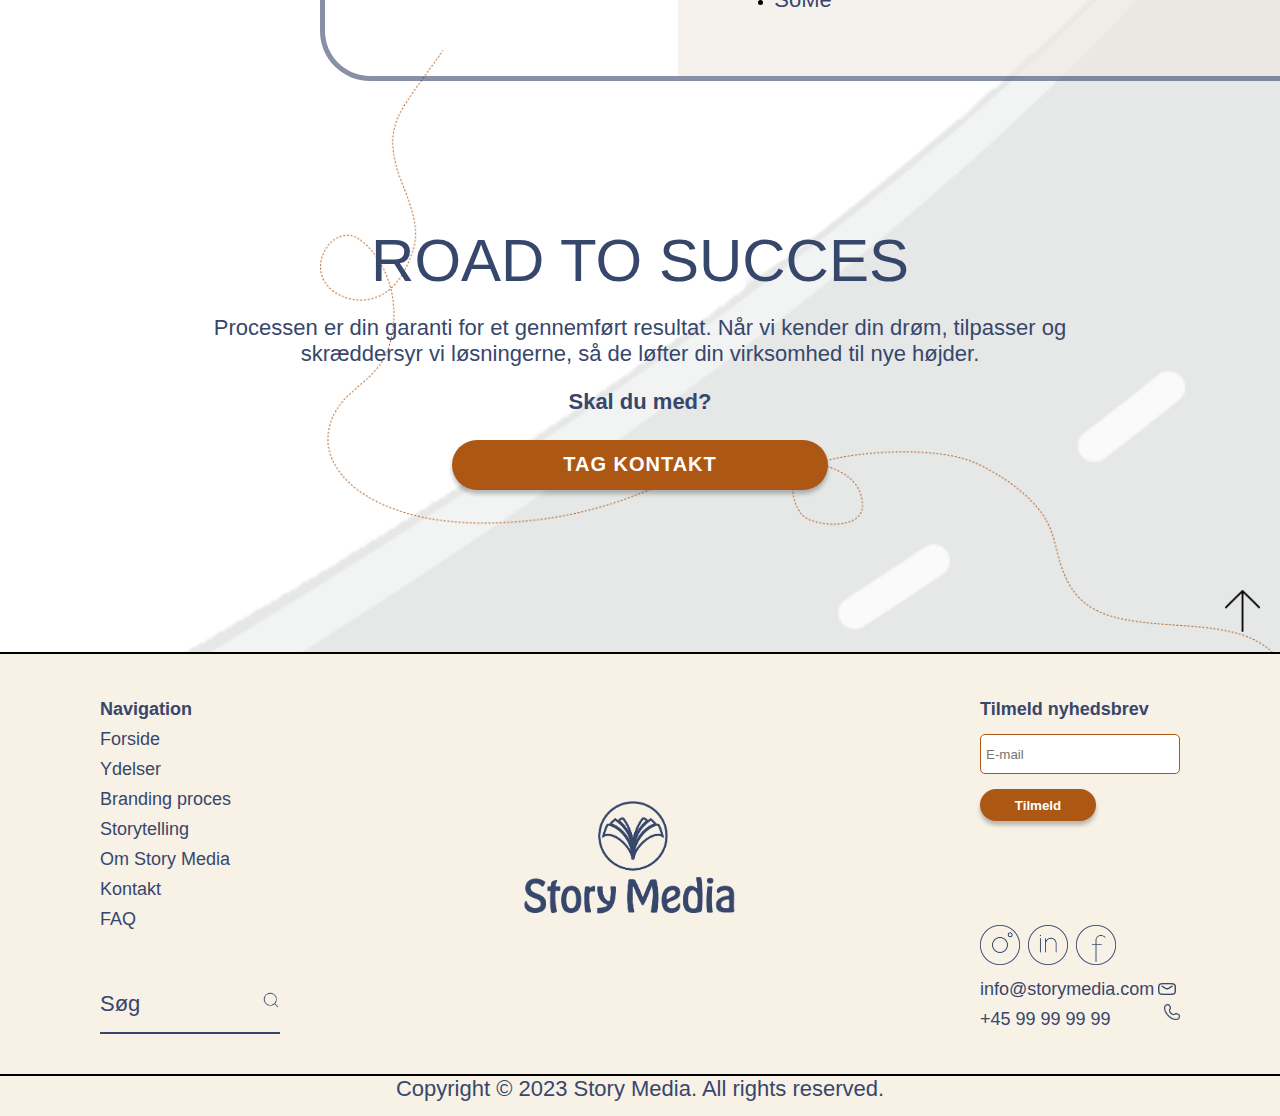
==== commit 2c4a14f2: "Tilføjet nye billeder til BP" ====
--- a/branding-proces.html
+++ b/branding-proces.html
@@ -84,7 +84,7 @@
                 </ul>
             </section>
             <div class="branding-img-bokse-venstre">
-                <img src="img/brandin proces-unik.png" alt="Kvinde med ipad">
+                <img src="img/BP-mobil-billede.png" alt="Mobiltelefon på notesbog">
             </div>
         </div>
 
@@ -103,7 +103,7 @@
                 </ul>
             </section>
             <div class="branding-img-bokse-hojre">
-                <img src="img/brandingproces-kunde.png" alt="Finger peger på en computerskærm">
+                <img src="img/BP-kundebillede.png" alt="Finger peger på en computerskærm">
             </div>
         </div>
 
@@ -124,7 +124,7 @@
                 </ul>
             </section>
             <div class="branding-img-bokse-venstre">
-                <img src="img/brandingproces-identitet.png" alt="Postkort på et bord">
+                <img src="img/BP-devices.png" alt="Postkort på et bord">
             </div>
         </div>
 
--- a/css/style.css
+++ b/css/style.css
@@ -347,8 +347,11 @@
   margin-bottom: 100px;
   padding: auto;
 }
+.text-img-section h4 {
+  padding-top: 120px;
+}
 .text-img-section h2 {
-  padding-top: 140px;
+  padding-top: 20px;
 }
 .text-img-section .vi-tilbyder {
   padding-top: 10px;
@@ -872,6 +875,119 @@
   padding: 3em 3em 0 3em;
 }
 
+/*Ny Storytelling*/
+.caseny {
+  text-align: center;
+  border-top: 3px solid #AD5715;
+  margin-top: 3em;
+  padding-top: 3em;
+}
+.caseny p {
+  padding: 0 9em;
+}
+
+/*Venstre styling*/
+.case-wrap-venstre {
+  display: flex;
+  flex-wrap: wrap;
+  justify-content: left;
+}
+
+.below-box {
+  text-align: left;
+  background-color: #F7F1E6;
+  width: 75%;
+  padding: 4em 13em 4em 6em;
+  margin: 4em 0;
+  border: 1px solid #AD5715;
+  border-left: none;
+  position: relative;
+}
+
+.tekst-boks {
+  padding-right: 9em;
+}
+
+.bill-boks-venstre {
+  width: 40%;
+  height: auto;
+  position: absolute;
+  aspect-ratio: 1/1;
+  right: -23%;
+  top: 16%;
+}
+
+.bill-boks-venstre3 {
+  width: 40%;
+  height: auto;
+  position: absolute;
+  aspect-ratio: 1/1;
+  right: -23%;
+  top: 12%;
+}
+
+/*Højre styling*/
+.case-wrap-hojre {
+  display: flex;
+  flex-wrap: wrap;
+  justify-content: right;
+}
+
+.below-box-hojre {
+  text-align: left;
+  background-color: #F7F1E6;
+  width: 75%;
+  padding: 4em 4em 4em 6em;
+  border: 1px solid #AD5715;
+  border-right: none;
+  position: relative;
+}
+
+.tekst-boks-hojre {
+  padding-left: 9em;
+}
+
+.wood-design-box {
+  position: absolute;
+  border: 1px solid black;
+  padding: 2em 4em;
+  left: -20%;
+  background-color: white;
+  top: 4%;
+}
+.wood-design-box img {
+  width: 43%;
+}
+
+.wood-design-box2 {
+  position: absolute;
+  border: 1px solid black;
+  padding: 2em 4em;
+  left: -20%;
+  background-color: white;
+  top: 4%;
+  width: 40%;
+}
+.wood-design-box2 img {
+  width: 100%;
+}
+
+.wood-design-box3 {
+  display: flex;
+  flex-direction: column;
+  align-items: center;
+  position: absolute;
+  border: 1px solid black;
+  padding: 2em 4em;
+  left: -20%;
+  background-color: white;
+  top: 10%;
+  width: 40%;
+}
+.wood-design-box3 img {
+  width: 70%;
+}
+
 /**********--- Styling af Om Sotry Media siden---*******/
 /*Billede præsentation*/
 .img-os {
@@ -943,6 +1059,13 @@
   background-color: #F7F1E6;
   padding: 50px 50px 50px 50px;
   border: 7px solid #ffffff;
+}
+
+/*foto af os*/
+.fotoafos img {
+  padding-top: 50px;
+  display: block;
+  margin: 0 auto;
 }
 
 /*Start up + pynt (billede på billede)*/
--- a/css/mediaquery.css
+++ b/css/mediaquery.css
@@ -930,6 +930,10 @@
     }
 }
 
+.fotoafos img{
+    width: 100%;
+}
+
 .startup-omos{
     padding: 150px 0 0 0;
   }
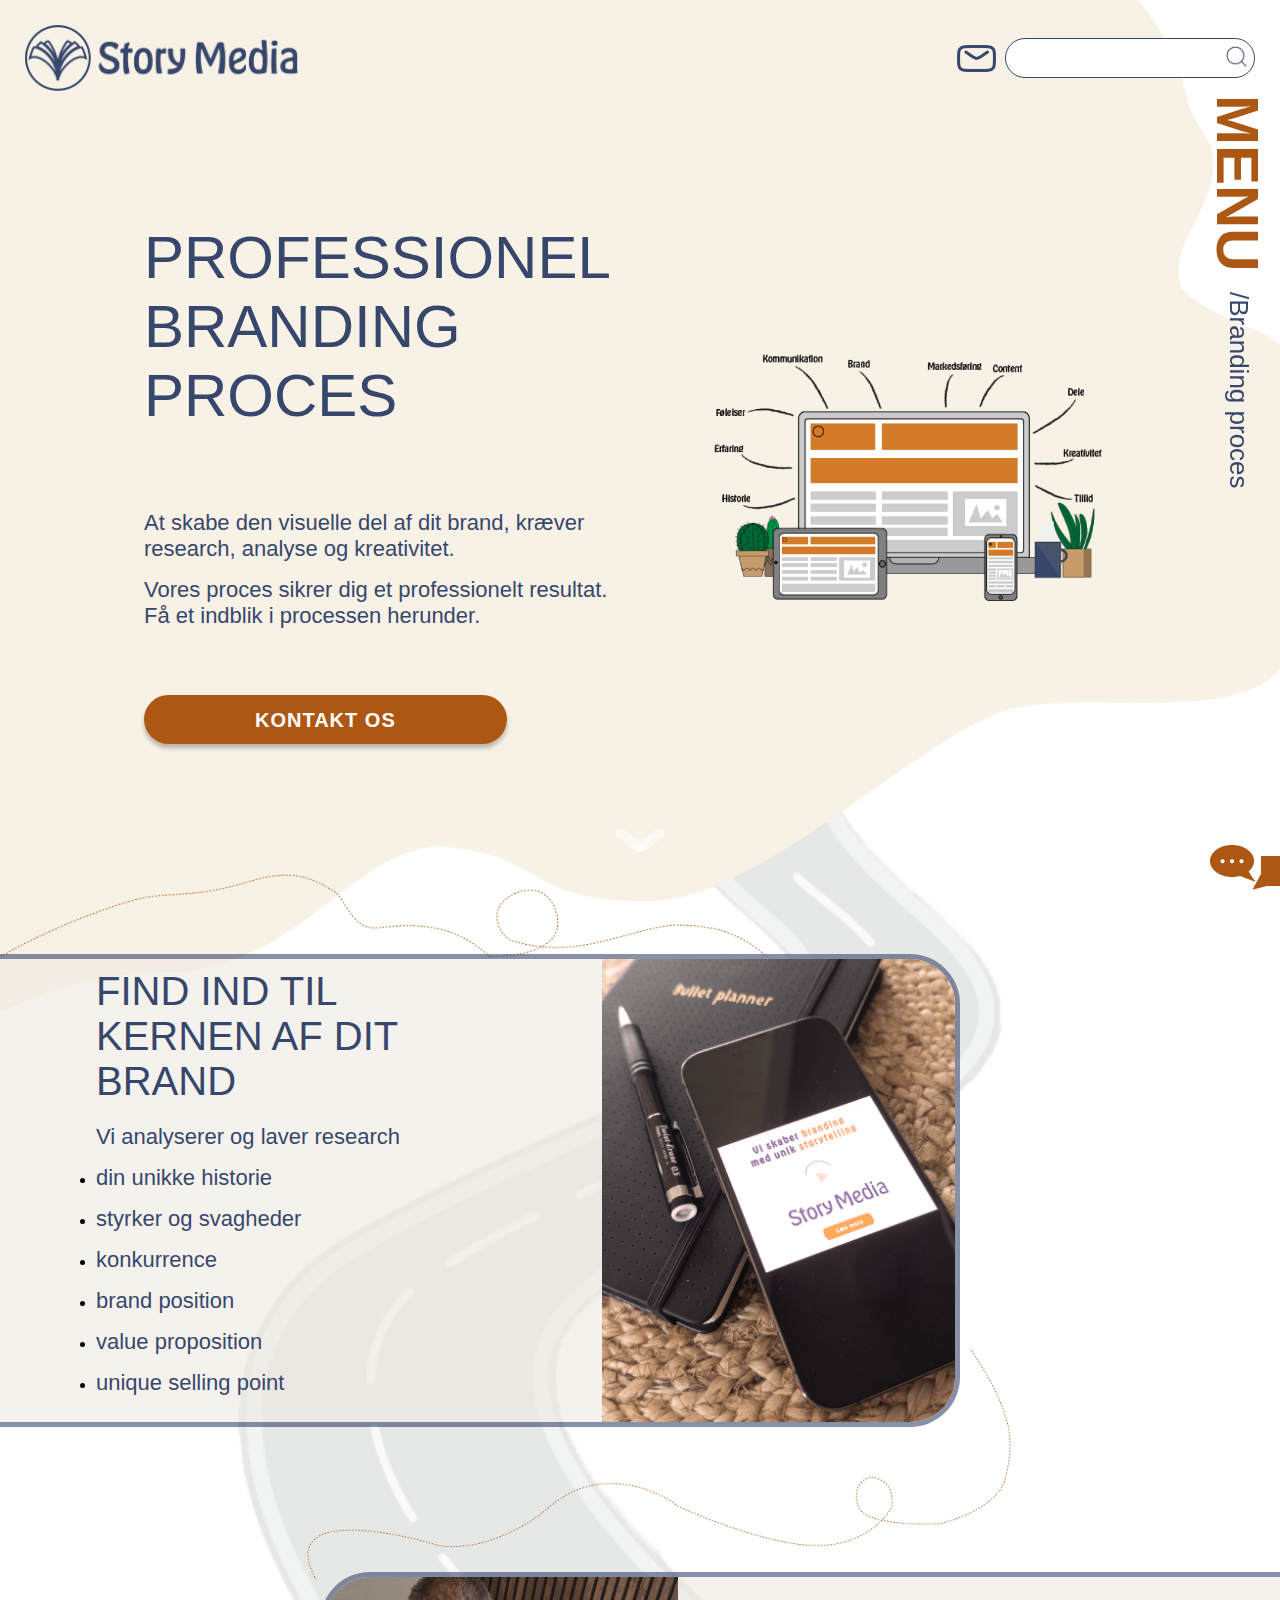
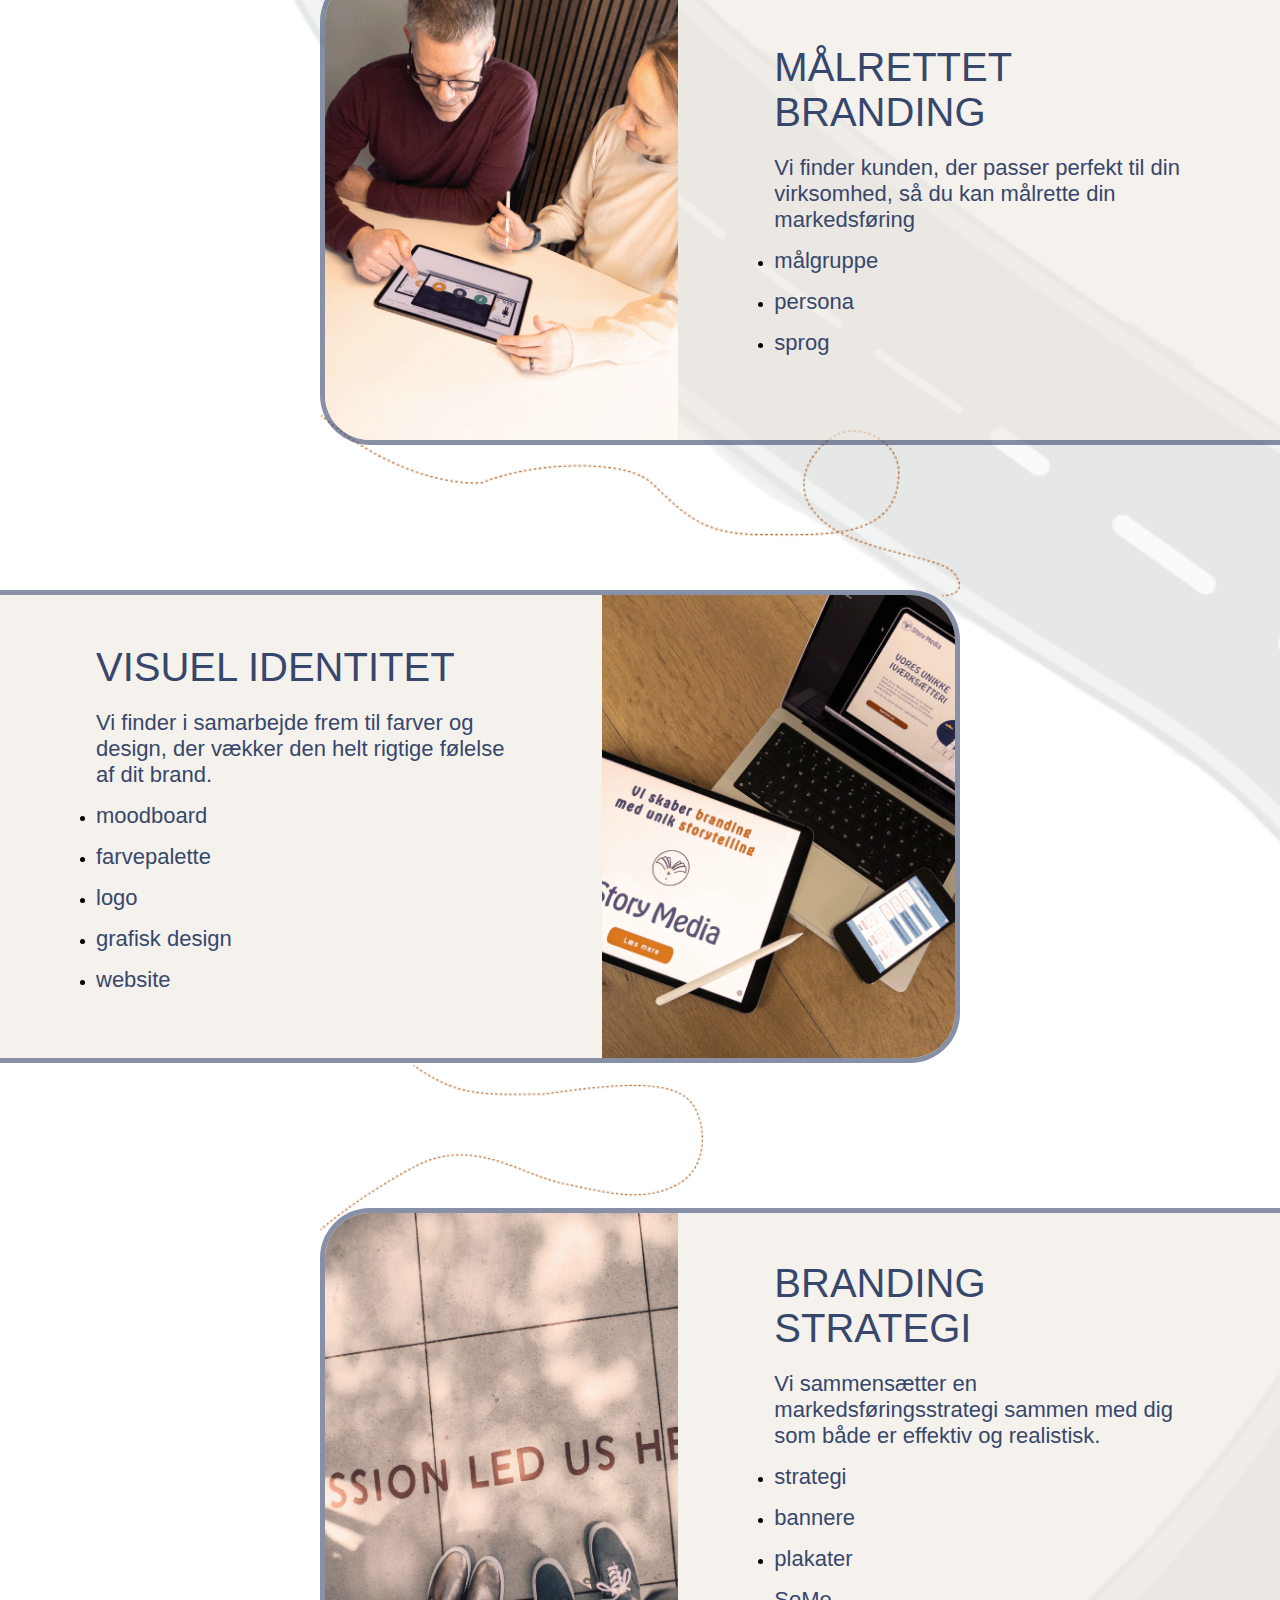
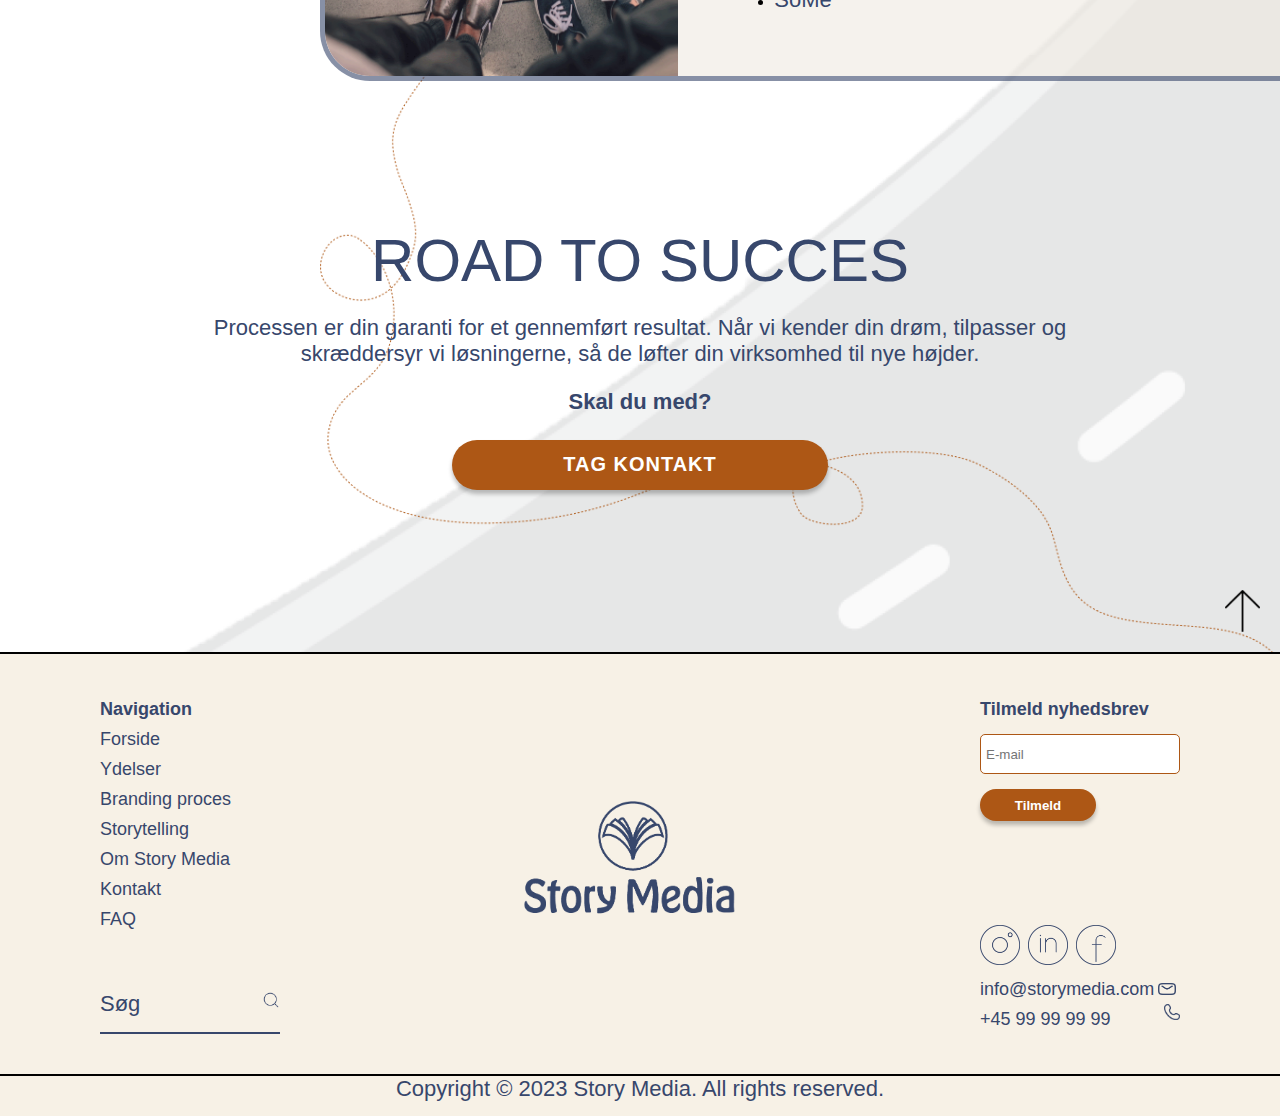
==== commit b8ce80bf: "Ændret titel på ydelser og BP" ====
--- a/branding-proces.html
+++ b/branding-proces.html
@@ -7,7 +7,7 @@
     <link rel="stylesheet" href="css/style.css">
     <link rel="stylesheet" href="css/global.css">
     <link rel="stylesheet" href="css/mediaquery.css">
-    <title>Story Media | Branding proces one on one </title>
+    <title>Story Media | Professionel branding proces </title>
 </head>
 <body class="BGbranding">
 
--- a/css/style.css
+++ b/css/style.css
@@ -872,7 +872,7 @@
 }
 
 .nysgerrigstory {
-  padding: 3em 3em 0 3em;
+  padding: 5em 3em 0 3em;
 }
 
 /*Ny Storytelling*/
@@ -917,15 +917,6 @@
   top: 16%;
 }
 
-.bill-boks-venstre3 {
-  width: 40%;
-  height: auto;
-  position: absolute;
-  aspect-ratio: 1/1;
-  right: -23%;
-  top: 12%;
-}
-
 /*Højre styling*/
 .case-wrap-hojre {
   display: flex;
@@ -1061,11 +1052,12 @@
   border: 7px solid #ffffff;
 }
 
-/*foto af os*/
-.fotoafos img {
+.fotoafos {
+  width: 100%;
   padding-top: 50px;
-  display: block;
-  margin: 0 auto;
+  display: flex;
+  justify-content: center;
+  align-items: center;
 }
 
 /*Start up + pynt (billede på billede)*/
--- a/css/mediaquery.css
+++ b/css/mediaquery.css
@@ -207,12 +207,18 @@
     padding: 0 4em 0 3em ;
 }
 
+.roadtosucces2{
+    padding: 1em 2em;
+}
+
 
 /************--Storytelling--**********/
 
 .hvad-er-storytelling{
     height: 500px;
-    
+        article{
+            padding-left: 4em;
+        }
 }
 
 .hvad-er-storytelling .baalsted{
@@ -260,6 +266,20 @@
     width: 100%;
     padding: 0;
     padding-right: 3em;
+}
+
+/*Ny Storytelling*/
+
+.below-box-hojre{
+    padding: 2em 3em 2em 2em;
+}
+
+.below-box{
+    padding: 2em 8em 2em 4em;
+}
+
+.wood-design-box{
+    padding: 1em 2em;
 }
 
 /***************--Om story Media--**************/
@@ -732,11 +752,12 @@
 }
 
 .specifikke article{
-    padding: 0;
+    padding: 0 1em;
 }
 
 .spec-img{
     padding-bottom: 2em;
+    padding-left: 1em;
     width: 90%;
 }
 
@@ -874,6 +895,83 @@
 .case-wrapper .woodfarve .finger-mobil{
     width: 50%;
     align-self: center;
+}
+
+/*Ny Storytelling*/
+
+.caseny p{
+    padding: 2em;
+}
+
+.case-wrap-venstre .below-box{
+    display: flex;
+    flex-direction: column;
+    padding: 0;
+    margin: 1em 0;
+    padding: 2em;
+    width: 85%;
+
+    .bill-boks-venstre{
+        width: 100%;
+        height: auto;
+        position:relative;
+        aspect-ratio: 1/1;
+        right: 0;
+        top: 0;
+        order: 2;
+    }
+}
+
+.case-wrap-hojre .below-box-hojre{
+    display: flex;
+    flex-direction: column;
+    padding: 0;
+    margin: 1em 0;
+    padding: 2em;
+    width: 85%;
+
+    .wood-design-box, .wood-design-box2, .wood-design-box3{
+        position: relative;
+        padding: 1.5em 2.5em;
+        left: 0%;
+        top: 0;
+        order: 2;
+            img{
+                width: 43%;
+            }
+             }
+
+    .bill-boks-hojre{
+        width: 100%;
+        height: auto;
+        position:relative;
+        aspect-ratio: 1/1;
+        right: 0;
+        top: 0;
+        order: 2;
+    }
+
+    .tekst-boks-hojre{
+        padding-left: 1em; 
+    }
+
+    .wood-design-box2{
+        width: 100%;
+        height: 100%;
+        img{
+            width: 100%;
+        }
+
+    }
+}
+
+.below-box-hojre .wood-design-box3{
+    width: 100%;
+    padding: 0;
+    
+    img{
+        width: 100%;
+    }
 }
 
 
@@ -1026,4 +1124,8 @@
     .hvad-er-storytelling .baalsted{
         padding-bottom: 15em;
     }
+
+    .roadtosucces3{
+        padding: 0;
+    }
 }